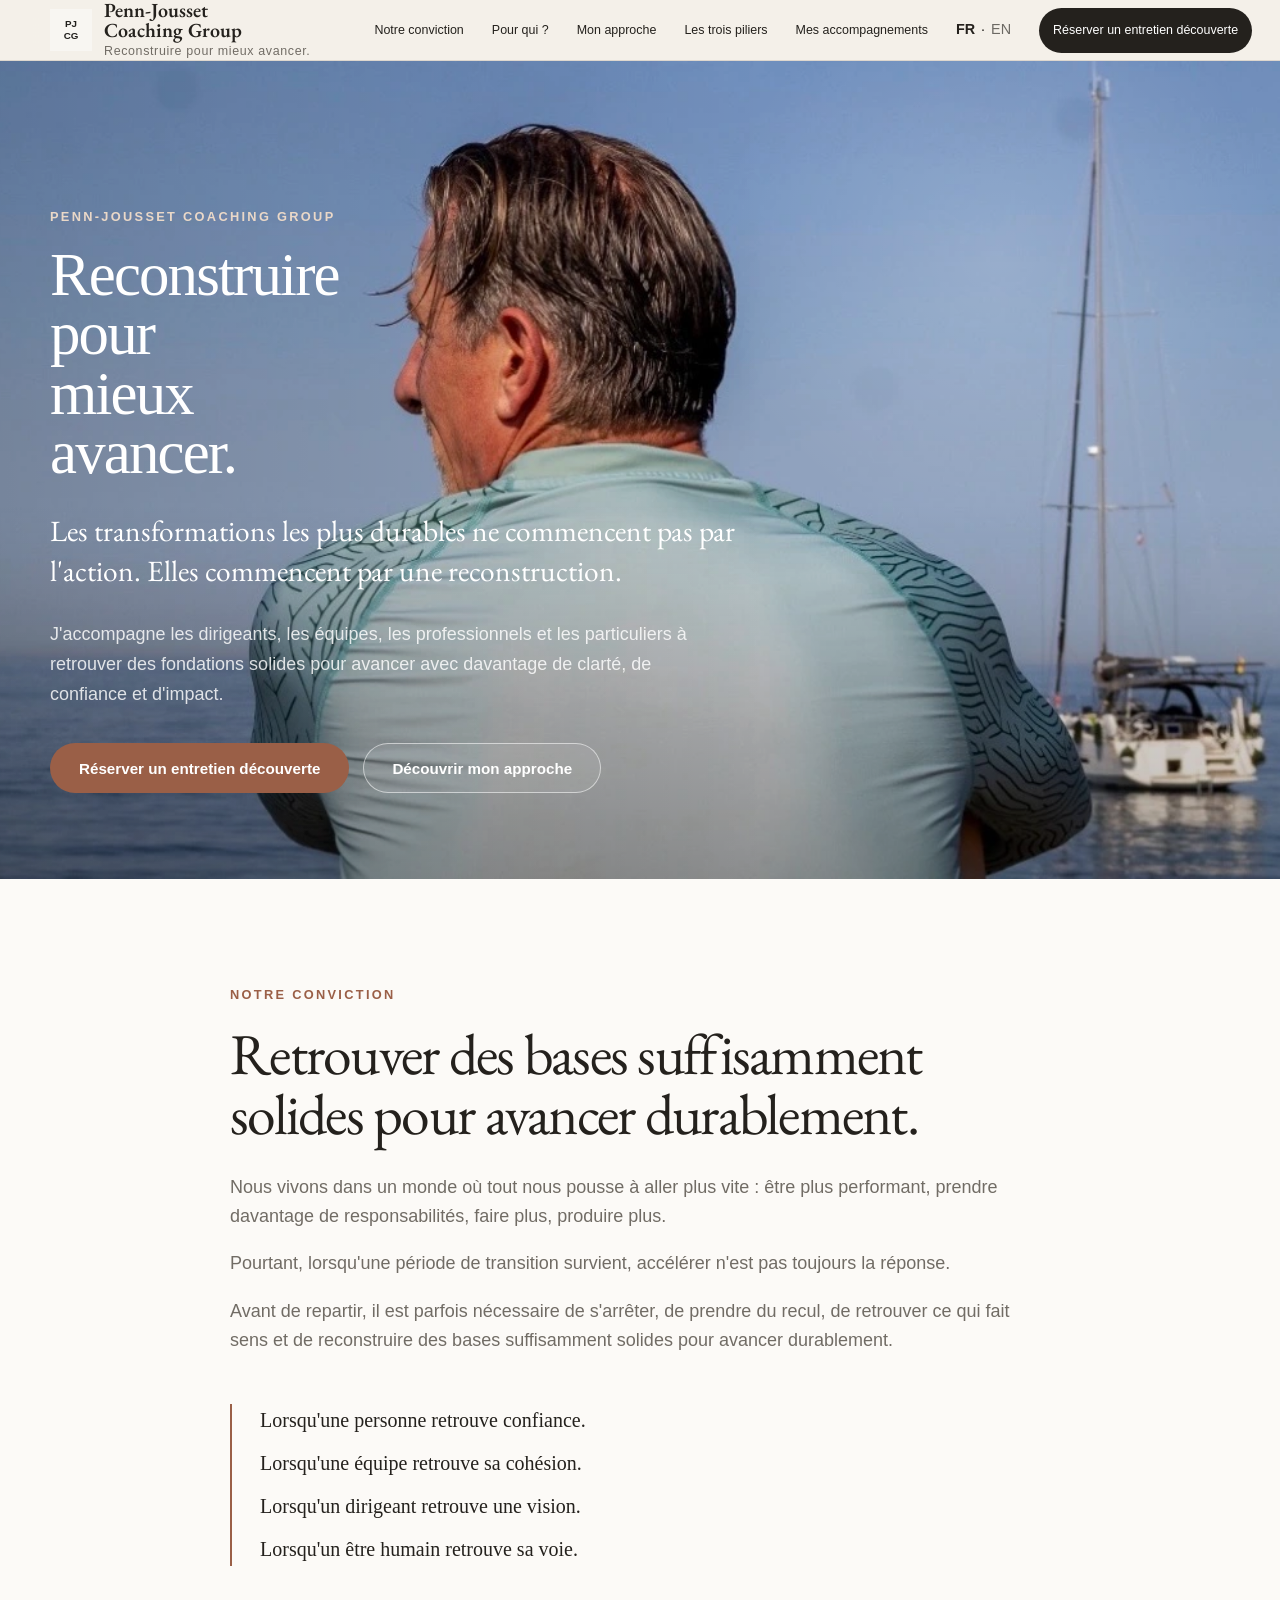
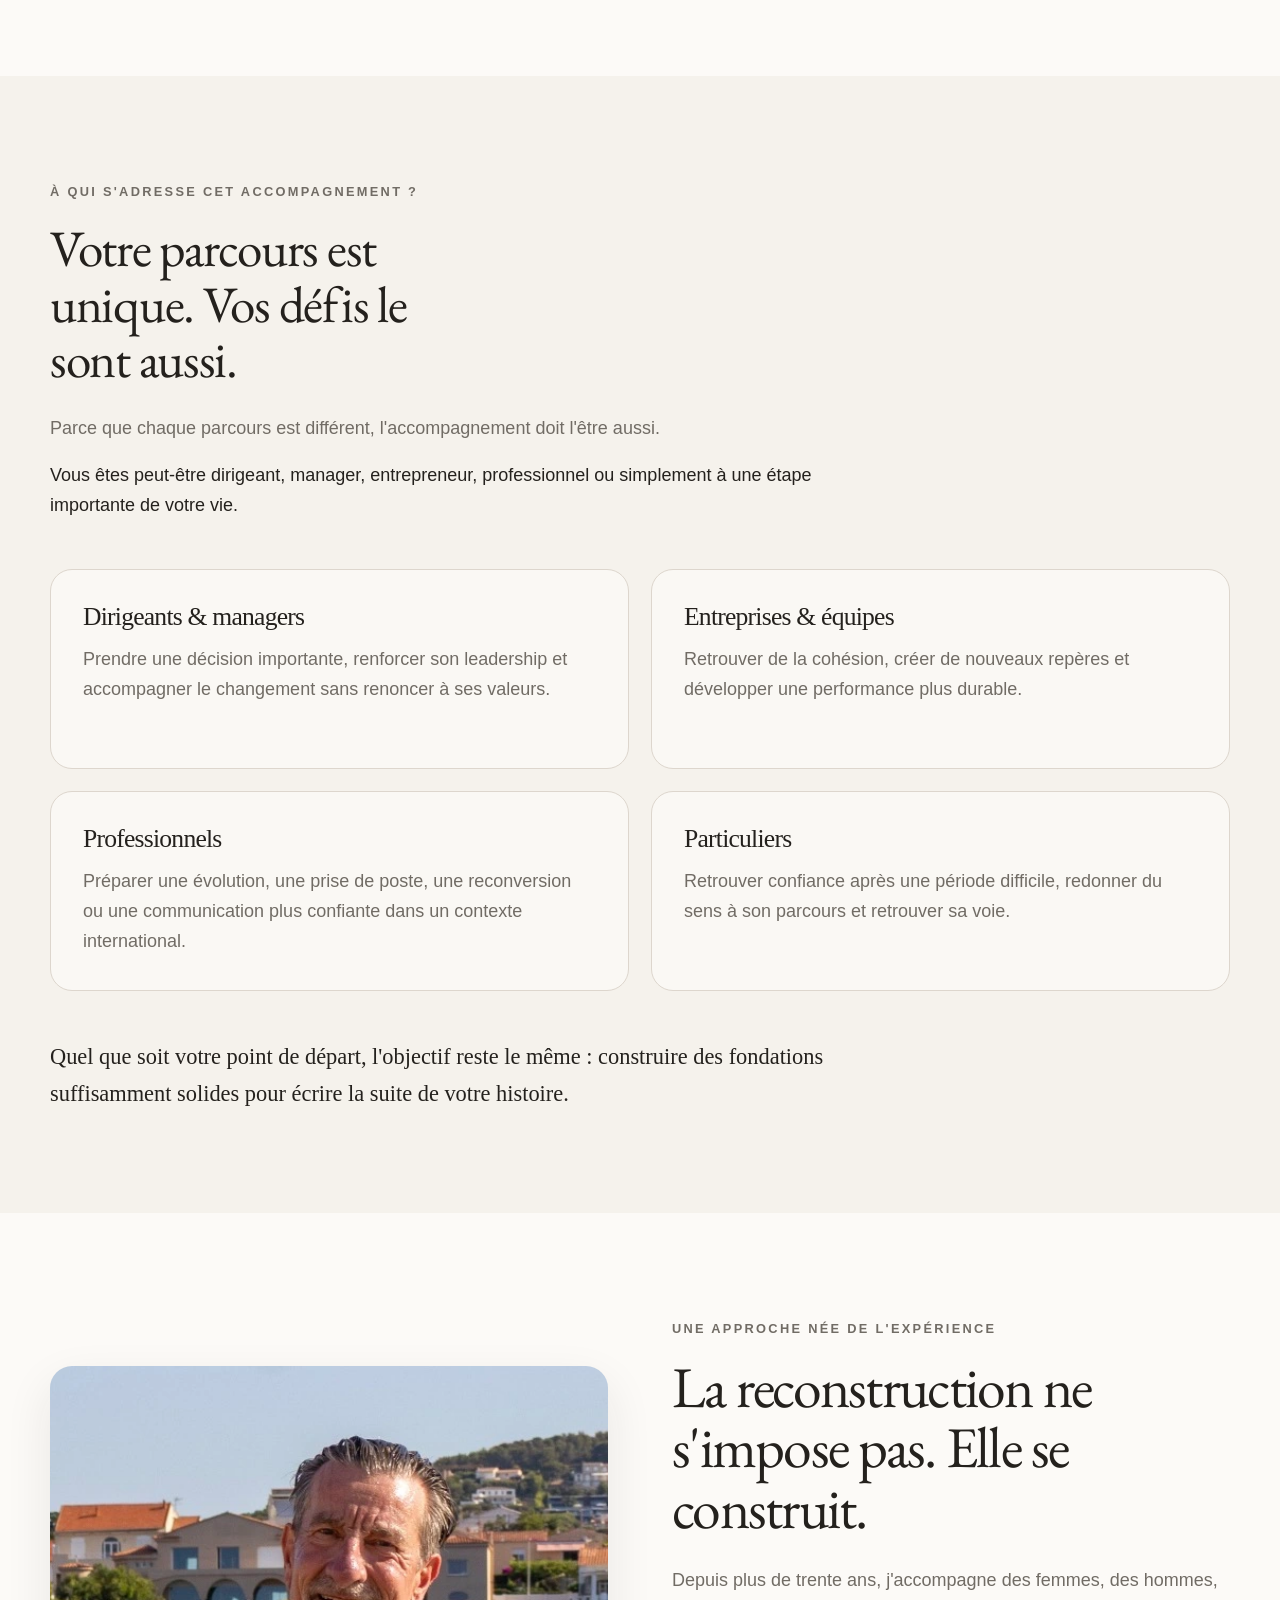
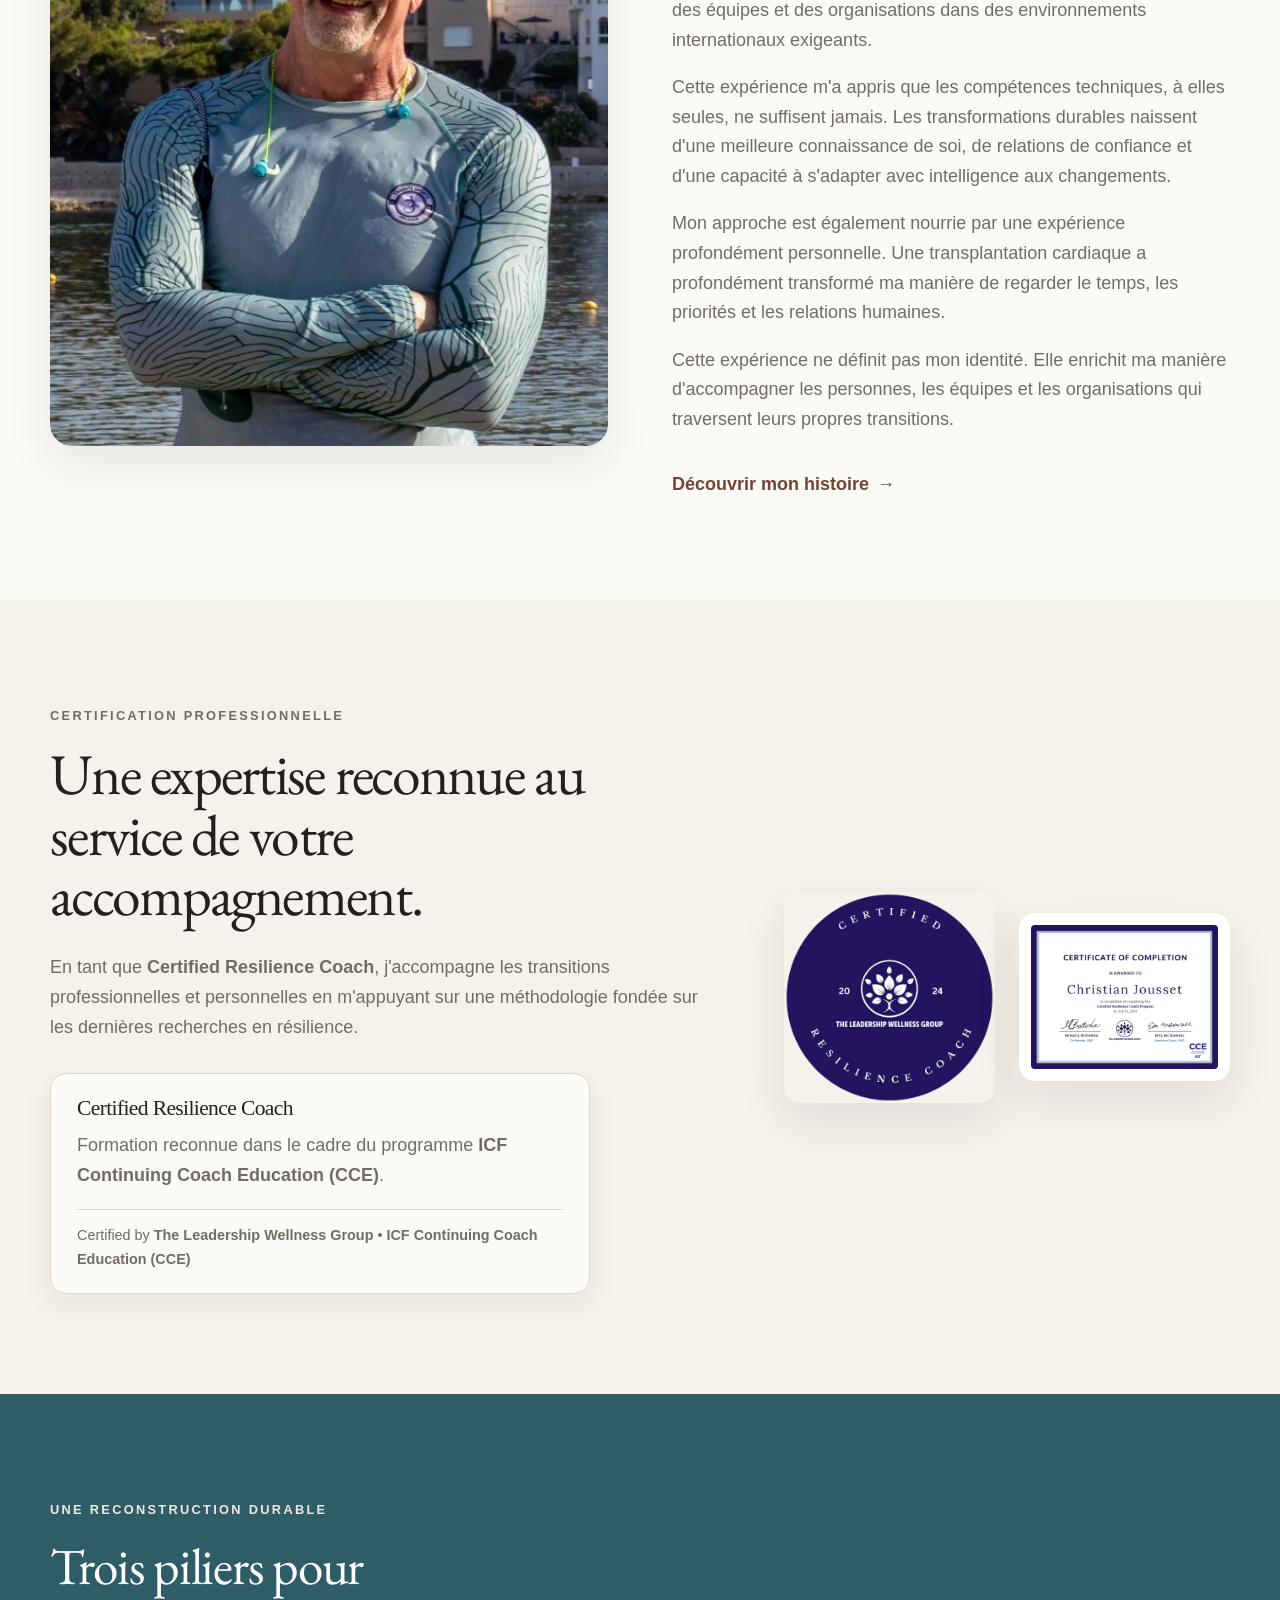
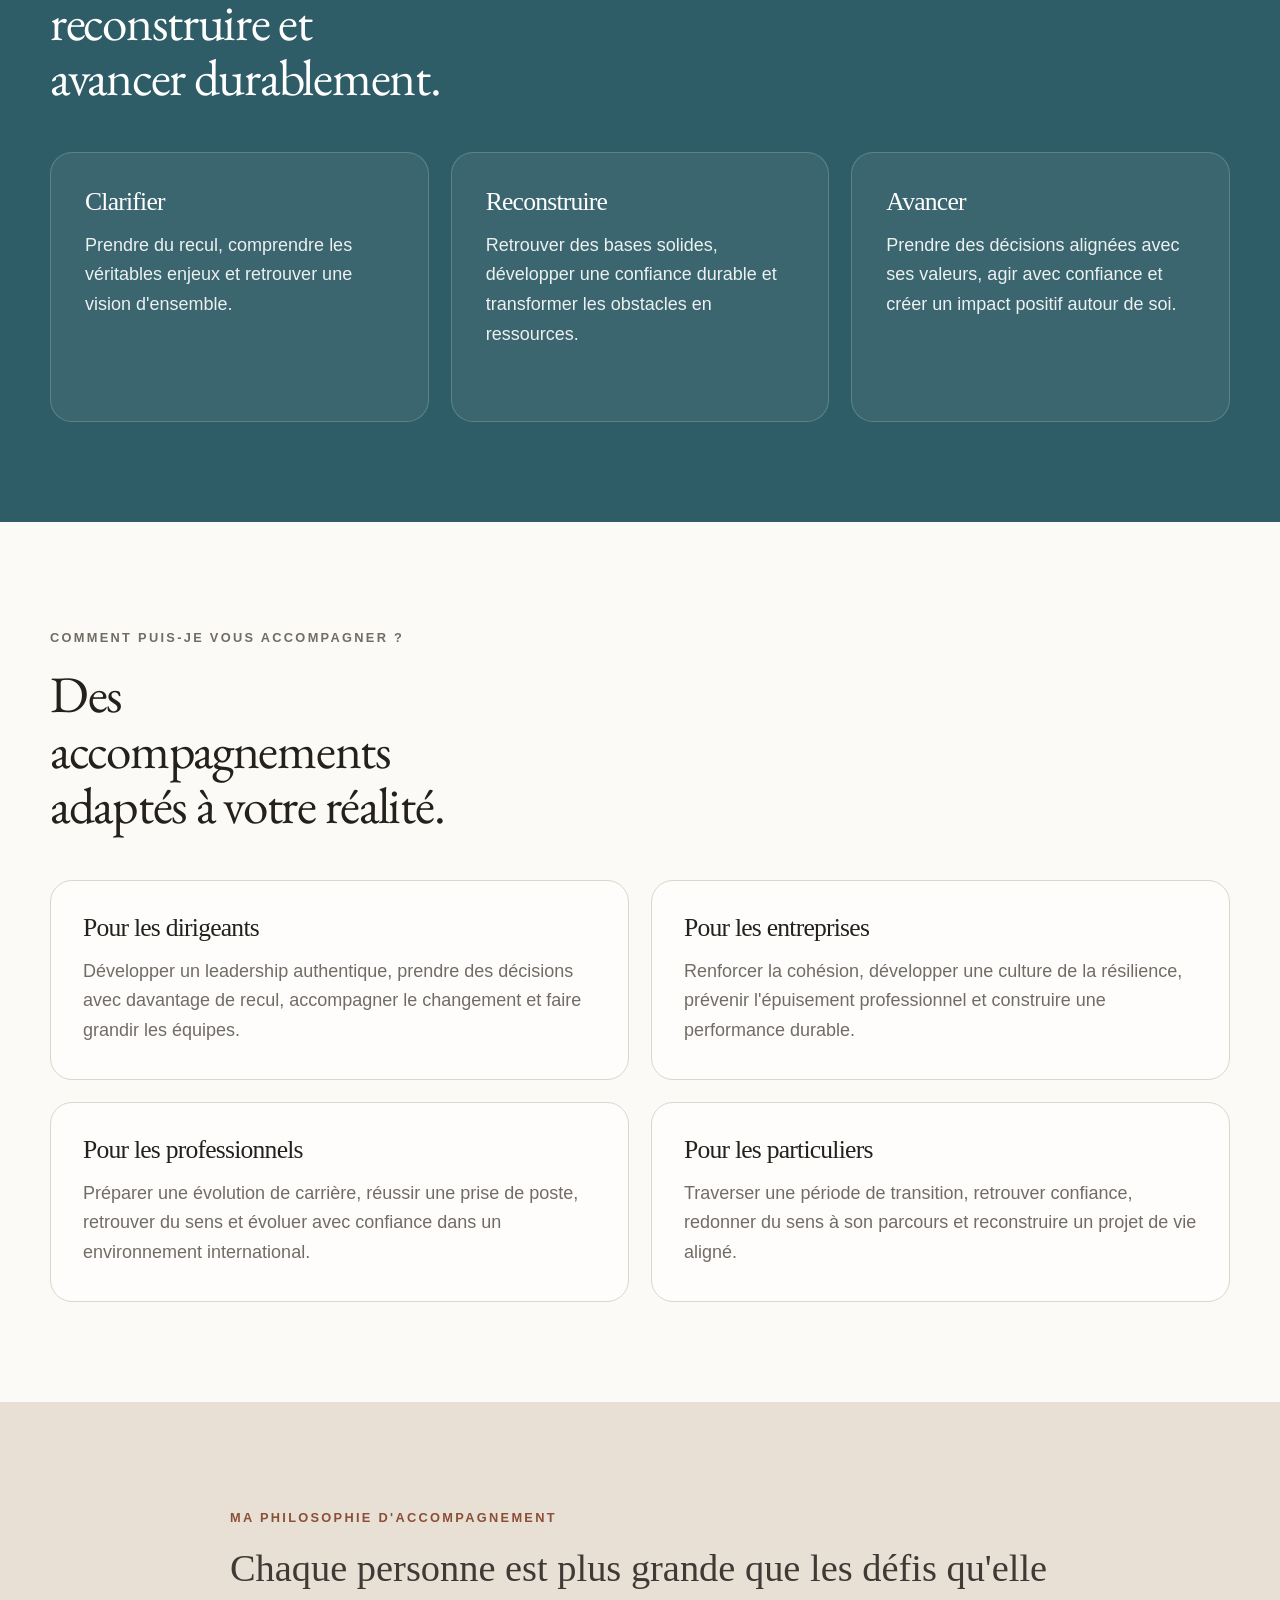
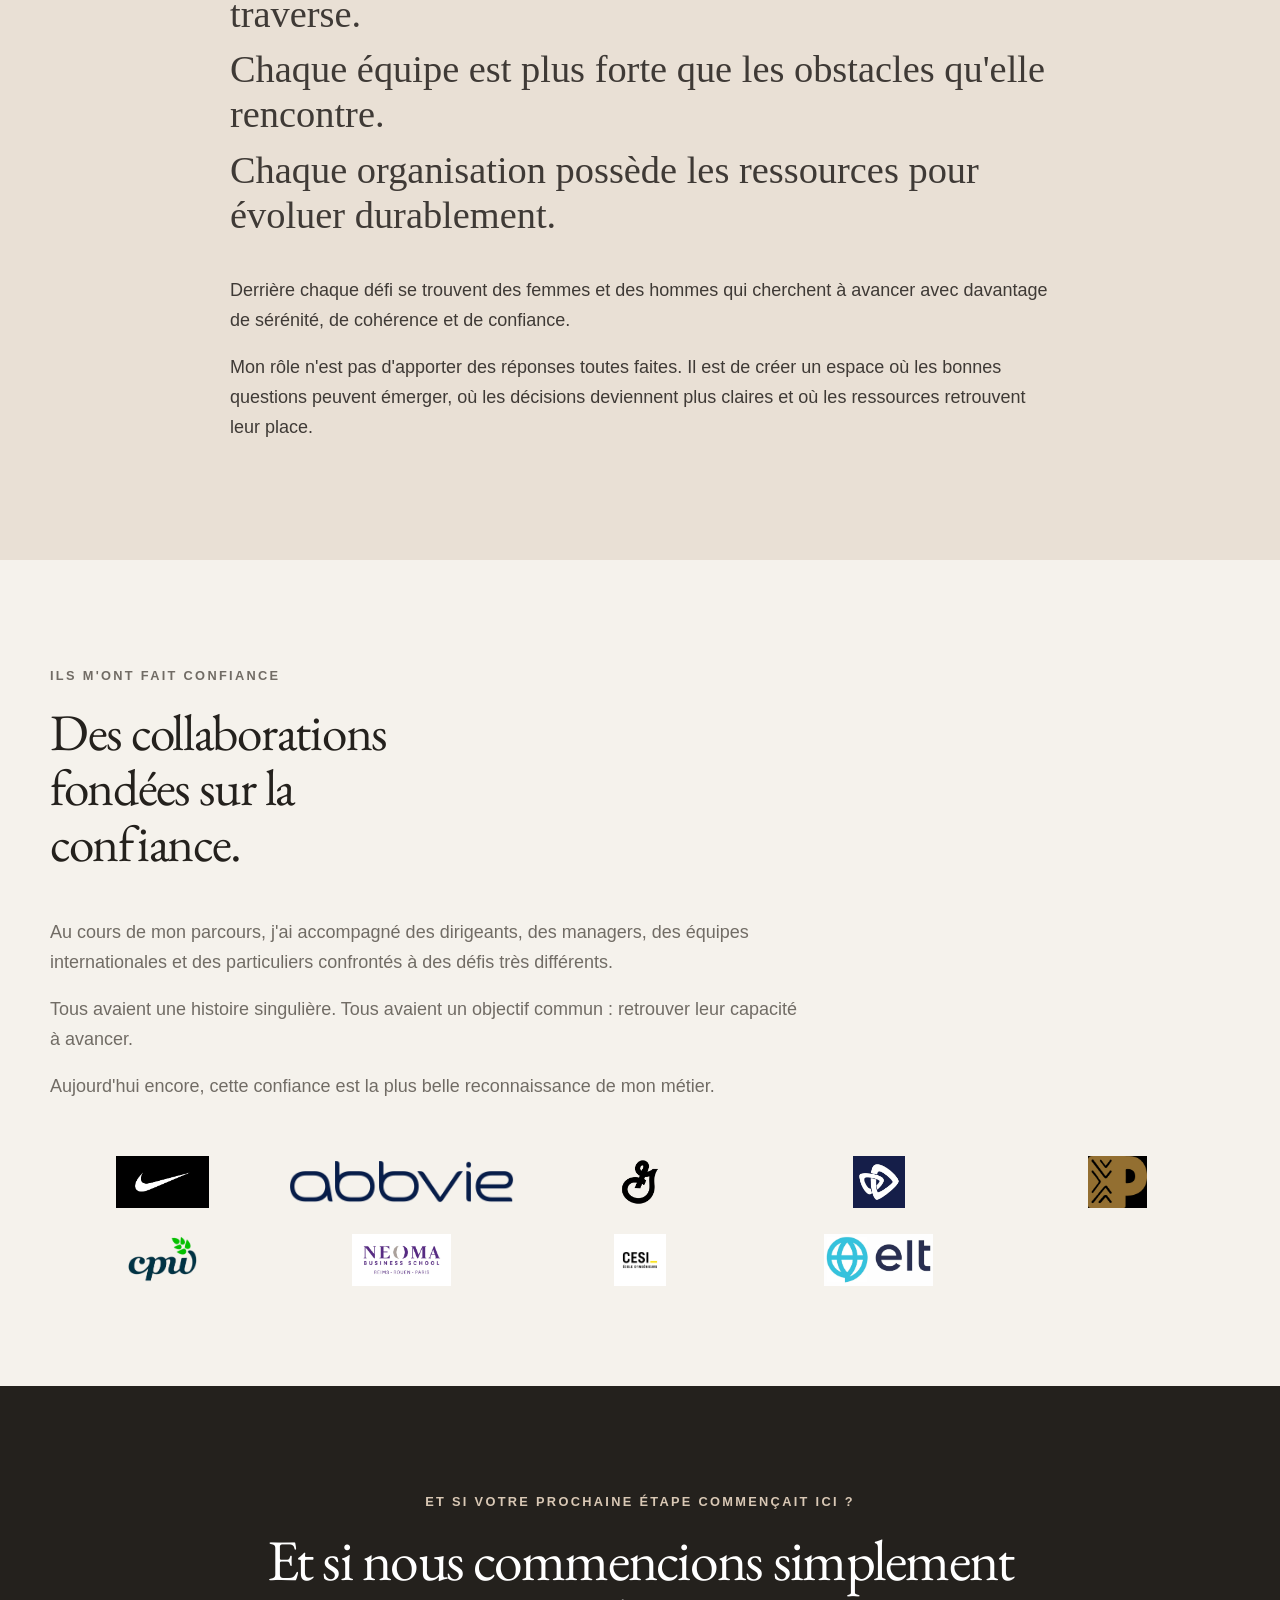
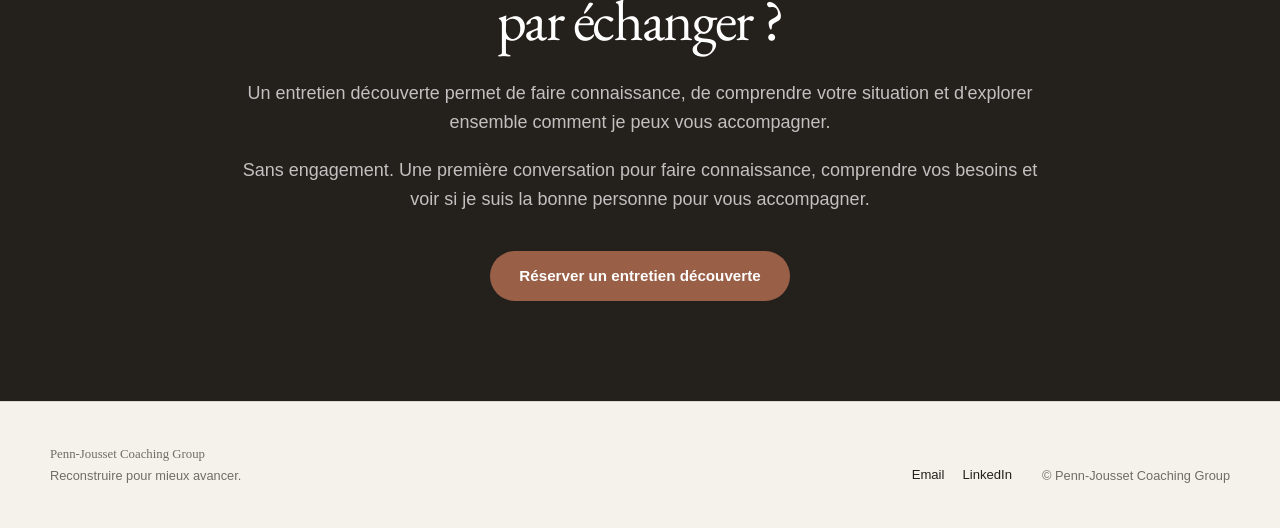
==== index.html @ 94d820fa "Fix contact email address" ====
<!DOCTYPE html>
<html lang="fr">
<head>
  <meta charset="UTF-8">
  <meta name="viewport" content="width=device-width, initial-scale=1.0">

  <title>Penn-Jousset Coaching Group | Reconstruire pour mieux avancer</title>
  <meta name="description" content="Penn-Jousset Coaching Group accompagne dirigeants, équipes, professionnels et particuliers dans leurs transitions, leur reconstruction et leur développement.">
  <meta property="og:type" content="website">
<meta property="og:locale" content="fr_FR">
<meta property="og:title" content="Penn-Jousset Coaching Group | Reconstruire pour mieux avancer">
<meta property="og:description" content="Penn-Jousset Coaching Group accompagne dirigeants, équipes, professionnels et particuliers dans leurs transitions, leur reconstruction et leur développement.">
<meta property="og:url" content="https://cjousset1966-cell.github.io/pjcg-website/">
<meta property="og:image" content="https://cjousset1966-cell.github.io/pjcg-website/images/hero.webp">
  <meta name="theme-color" content="#22201d">

<link rel="canonical" href="https://cjousset1966-cell.github.io/pjcg-website/">

  <link rel="alternate" hreflang="fr" href="https://cjousset1966-cell.github.io/pjcg-website/">
<link rel="alternate" hreflang="en" href="https://cjousset1966-cell.github.io/pjcg-website/index-en.html">
<link rel="alternate" hreflang="x-default" href="https://cjousset1966-cell.github.io/pjcg-website/">

<meta name="robots" content="index, follow">
<link rel="preconnect" href="https://fonts.googleapis.com">
<link rel="preconnect" href="https://fonts.gstatic.com" crossorigin>
<link href="https://fonts.googleapis.com/css2?family=EB+Garamond:wght@400;500;600;700&display=swap" rel="stylesheet">
  <link rel="stylesheet" href="css/style.css">
  <link rel="icon" type="image/svg+xml" href="images/pjcg-monogram-square-fixed.svg">
<link rel="apple-touch-icon" href="images/pjcg-monogram-square-fixed.svg">
</head>

<body>

  <!-- Navigation -->
  <header class="site-header">
    <div class="container header-inner">
      <a class="brand" href="#accueil" aria-label="Accueil Penn-Jousset Coaching Group">
  <img
    class="brand-monogram"
    src="images/pjcg-monogram-square-fixed.svg"
    alt=""
    aria-hidden="true"
  >

  <span class="brand-copy">
    <span class="brand-name">
  Penn-Jousset<br>
  Coaching Group
</span>
    <span class="brand-tagline">Reconstruire pour mieux avancer.</span>
  </span>
</a>

      <button class="menu-toggle" type="button" aria-label="Ouvrir le menu" aria-expanded="false">
        <span></span>
        <span></span>
        <span></span>
      </button>

   <nav class="main-nav" aria-label="Navigation principale">
  <a href="#conviction">Notre conviction</a>
  <a href="#publics">Pour qui&nbsp;?</a>
  <a href="#experience">Mon approche</a>
  <a href="#piliers">Les trois piliers</a>
  <a href="#accompagnements">Mes accompagnements</a>

  <div class="language-switcher">
  <span class="active-language" aria-current="page">FR</span>
  <span aria-hidden="true">·</span>
  <a href="index-en.html">EN</a>
</div>

  <a class="nav-cta" href="#contact">Réserver un entretien découverte</a>
</nav>

    
    </div>
  </header>

  <main>

    <!-- Hero -->
    <section class="hero" id="accueil">
      <div class="hero-media" aria-hidden="true">
        <!-- Remplacer ce bloc par une photographie personnelle :
             Méditerranée, Provence, nage ou mouvement. -->
      </div>

      <div class="container hero-content">
        <p class="eyebrow">Penn-Jousset Coaching Group</p>

        <h1>Reconstruire pour mieux avancer.</h1>

        <p class="hero-intro">
          Les transformations les plus durables ne commencent pas par l'action.
          Elles commencent par une reconstruction.
        </p>

        <p class="hero-text">
          J'accompagne les dirigeants, les équipes, les professionnels et les particuliers
          à retrouver des fondations solides pour avancer avec davantage de clarté,
          de confiance et d'impact.
        </p>

        <div class="hero-actions">
          <a class="button button-primary" href="mailto:christian@pjcoachinggroup.com?subject=Demande%20d%27entretien%20d%C3%A9couverte">Réserver un entretien découverte</a>
          <a class="button button-secondary" href="#experience">Découvrir mon approche</a>
        </div>
      </div>
    </section>

    <!-- Notre conviction -->
    <section class="section section-light" id="conviction">
      <div class="container narrow">
        <p class="section-kicker">Notre conviction</p>
        <h2>Retrouver des bases suffisamment solides pour avancer durablement.</h2>

        <div class="prose">
          <p>
            Nous vivons dans un monde où tout nous pousse à aller plus vite :
            être plus performant, prendre davantage de responsabilités, faire plus,
            produire plus.
          </p>

          <p>
            Pourtant, lorsqu'une période de transition survient, accélérer n'est pas
            toujours la réponse.
          </p>

          <p>
            Avant de repartir, il est parfois nécessaire de s'arrêter, de prendre du recul,
            de retrouver ce qui fait sens et de reconstruire des bases suffisamment solides
            pour avancer durablement.
          </p>
        </div>

        <div class="statement-list" aria-label="Nos convictions">
          <p>Lorsqu'une personne retrouve confiance.</p>
          <p>Lorsqu'une équipe retrouve sa cohésion.</p>
          <p>Lorsqu'un dirigeant retrouve une vision.</p>
          <p>Lorsqu'un être humain retrouve sa voie.</p>
        </div>
      </div>
    </section>

    <!-- Publics -->
    <section class="section" id="publics">
      <div class="container">
        <div class="section-heading">
          <p class="section-kicker">À qui s'adresse cet accompagnement ?</p>
          <h2>Votre parcours est unique. Vos défis le sont aussi.</h2>

            <p class="section-intro">
  Parce que chaque parcours est différent, l'accompagnement doit l'être aussi.
            </p>
          
          </p>
            Vous êtes peut-être dirigeant, manager, entrepreneur, professionnel
            ou simplement à une étape importante de votre vie.
          </p>
        </div>

        <div class="audience-grid">
          <article class="audience-card">
            <h3>Dirigeants & managers</h3>
            <p>
              Prendre une décision importante, renforcer son leadership
              et accompagner le changement sans renoncer à ses valeurs.
            </p>
          </article>

          <article class="audience-card">
            <h3>Entreprises & équipes</h3>
            <p>
              Retrouver de la cohésion, créer de nouveaux repères
              et développer une performance plus durable.
            </p>
          </article>

          <article class="audience-card">
            <h3>Professionnels</h3>
            <p>
              Préparer une évolution, une prise de poste, une reconversion
              ou une communication plus confiante dans un contexte international.
            </p>
          </article>

          <article class="audience-card">
            <h3>Particuliers</h3>
            <p>
              Retrouver confiance après une période difficile,
              redonner du sens à son parcours et retrouver sa voie.
            </p>
          </article>
        </div>

        <p class="section-conclusion">
          Quel que soit votre point de départ, l'objectif reste le même :
          construire des fondations suffisamment solides pour écrire la suite de votre histoire.
        </p>
      </div>
    </section>
     <!-- Approche -->
   <section class="section split-section" id="experience">
  <div class="container split-grid">

    <div class="split-media">
      
      <img
  src="images/IMG_4518.webp"
  alt="Christian Jousset au bord de la mer à Bandol"
  width="800"
  height="1000"
  decoding="async"
  fetchpriority="high"
>
    </div>

    <div class="split-content">
          <p class="section-kicker">Une approche née de l'expérience</p>
          <h2>La reconstruction ne s'impose pas. Elle se construit.</h2>

          <p>
            Depuis plus de trente ans, j'accompagne des femmes, des hommes,
            des équipes et des organisations dans des environnements internationaux exigeants.
          </p>

          <p>
            Cette expérience m'a appris que les compétences techniques, à elles seules,
            ne suffisent jamais. Les transformations durables naissent d'une meilleure
            connaissance de soi, de relations de confiance et d'une capacité à s'adapter
            avec intelligence aux changements.
          </p>

          <p>
            Mon approche est également nourrie par une expérience profondément personnelle.
            Une transplantation cardiaque a profondément transformé ma manière de regarder
            le temps, les priorités et les relations humaines.
          </p>

          <p>
            Cette expérience ne définit pas mon identité. Elle enrichit ma manière
            d'accompagner les personnes, les équipes et les organisations qui traversent
            leurs propres transitions.
          </p> 

          <a class="text-link" href="story.html">Découvrir mon histoire <span aria-hidden="true">→</span></a> 
        </div>
      </div>
    </section>
    </section>

  <!-- Certification professionnelle -->
<section class="section certification">
  <div class="container certification-grid">

    <div class="certification-text">
      <p class="section-kicker">Certification professionnelle</p>

      <h2>Une expertise reconnue au service de votre accompagnement.</h2>

      <p>
        En tant que <strong>Certified Resilience Coach</strong>, j'accompagne
        les transitions professionnelles et personnelles en m'appuyant sur une
        méthodologie fondée sur les dernières recherches en résilience.
      </p>

      <div class="credential-box">
        <h3>Certified Resilience Coach</h3>

        <p>
          Formation reconnue dans le cadre du programme
          <strong>ICF Continuing Coach Education (CCE)</strong>.
        </p>

        <p class="credential-note">
          Certified by <strong>The Leadership Wellness Group</strong> •
          <strong>ICF Continuing Coach Education (CCE)</strong>
        </p>
      </div>
    </div>

    <div class="certification-logos">

  <a
    class="certification-link"
    href="images/CRCP.webp"
    target="_blank"
    rel="noopener noreferrer"
    aria-label="Ouvrir le badge Certified Resilience Coach"
  >
    <img
      class="certification-badge"
      src="images/CRCP.webp"
      alt="Badge Certified Resilience Coach 2024 de The Leadership Wellness Group"
    >
  </a>

  <a
    class="certification-link"
    href="images/ICF.webp"
    target="_blank"
    rel="noopener noreferrer"
    aria-label="Ouvrir le certificat Certified Resilience Coach"
  >
    <img
      class="certification-certificate"
      src="images/ICF.webp"
      alt="Certificat Certified Resilience Coach Program reconnu ICF Continuing Coach Education"
    >
  </a>

</div>

  </div>
</section>

    <!-- Trois piliers -->
    <section class="section section-accent" id="piliers">
      <div class="container">
        <div class="section-heading">
          <p class="section-kicker">Une reconstruction durable</p>
          <h2>Trois piliers pour reconstruire et avancer durablement.</h2>
        </div>

        <div class="pillars-grid">
          <article class="pillar">
            <h3>Clarifier</h3>
            <p>
              Prendre du recul, comprendre les véritables enjeux
              et retrouver une vision d'ensemble.
            </p>
          </article>

          <article class="pillar">
            <h3>Reconstruire</h3>
            <p>
              Retrouver des bases solides, développer une confiance durable
              et transformer les obstacles en ressources.
            </p>
          </article>

          <article class="pillar">
            <h3>Avancer</h3>
            <p>
              Prendre des décisions alignées avec ses valeurs,
              agir avec confiance et créer un impact positif autour de soi.
            </p>
          </article>
        </div>
      </div>
    </section>

    <!-- Accompagnements -->
    <section class="section section-light" id="accompagnements">
      <div class="container">
        <div class="section-heading">
          <p class="section-kicker">Comment puis-je vous accompagner ?</p>
          <h2>Des accompagnements adaptés à votre réalité.</h2>
        </div>

        <div class="services-grid">
          <article class="service-card">
            <h3>Pour les dirigeants</h3>
            <p>
              Développer un leadership authentique, prendre des décisions avec davantage
              de recul, accompagner le changement et faire grandir les équipes.
            </p>
          </article>

          <article class="service-card">
            <h3>Pour les entreprises</h3>
            <p>
              Renforcer la cohésion, développer une culture de la résilience,
              prévenir l'épuisement professionnel et construire une performance durable.
            </p>
          </article>

          <article class="service-card">
            <h3>Pour les professionnels</h3>
            <p>
              Préparer une évolution de carrière, réussir une prise de poste,
              retrouver du sens et évoluer avec confiance dans un environnement international.
            </p>
          </article>

          <article class="service-card">
            <h3>Pour les particuliers</h3>
            <p>
              Traverser une période de transition, retrouver confiance,
              redonner du sens à son parcours et reconstruire un projet de vie aligné.
            </p>
          </article>
        </div>
      </div>
    </section>

    <!-- Pourquoi cette approche -->
    <section class="section quote-section">
      <div class="container narrow">
        <p class="section-kicker">Ma philosophie d'accompagnement</p>

        <blockquote>
           <p>Chaque personne est plus grande que les défis qu'elle traverse.</p>
           <p>Chaque équipe est plus forte que les obstacles qu'elle rencontre.</p>
           <p>Chaque organisation possède les ressources pour évoluer durablement.</p>
         </blockquote>

        <div class="prose">
          <p>
            Derrière chaque défi se trouvent des femmes et des hommes qui cherchent
            à avancer avec davantage de sérénité, de cohérence et de confiance.
          </p>

          <p>
            Mon rôle n'est pas d'apporter des réponses toutes faites.
            Il est de créer un espace où les bonnes questions peuvent émerger,
            où les décisions deviennent plus claires et où les ressources retrouvent leur place.
          </p>
        </div>
      </div>
    </section>

    <!-- Confiance -->
    <section class="section trust-section" id="temoignages">
      <div class="container">
        <div class="section-heading">
          <p class="section-kicker">Ils m'ont fait confiance</p>
          <h2>Des collaborations fondées sur la confiance.</h2>
        </div>

        <div class="trust-content">
          <p>
            Au cours de mon parcours, j'ai accompagné des dirigeants, des managers,
            des équipes internationales et des particuliers confrontés à des défis très différents.
          </p>

          <p>
            Tous avaient une histoire singulière. Tous avaient un objectif commun :
            retrouver leur capacité à avancer.
          </p>

          <p>
            Aujourd'hui encore, cette confiance est la plus belle reconnaissance de mon métier.
          </p>
        </div>

        <div class="logo-placeholder" aria-label="Organisations ayant accordé leur confiance">

  <img src="images/nike.webp" alt="Nike">

  <img src="images/abbvie.webp" alt="AbbVie">

  <img src="images/general-mills.webp" alt="General Mills">

  <img src="images/angiodynamics.webp" alt="AngioDynamics">

  <img src="images/peets.webp" alt="Peet's Coffee & Tea">

  <img src="images/cpw-new.webp" alt="Cereal Partners Worldwide">

  <img src="images/neoma.webp" alt="NEOMA Business School">

  <img src="images/cesi.webp" alt="CESI-EXIA">

  <img src="images/elt.webp" alt="Executive Language Training">

</div>
      </div>
    </section>

    <!-- Contact -->
    <section class="section contact-section" id="contact">
      <div class="container narrow contact-inner">
        <p class="section-kicker">Et si votre prochaine étape commençait ici ?</p>
        <h2>Et si nous commencions simplement par échanger&nbsp;?</h2>

        <p>
          Un entretien découverte permet de faire connaissance, de comprendre votre situation
          et d'explorer ensemble comment je peux vous accompagner.
        </p>

        <p>
          Sans engagement. Une première conversation pour faire connaissance,
          comprendre vos besoins et voir si je suis la bonne personne pour vous accompagner.
        </p>

        <a class="button button-primary" href="mailto:christian@pjcoachinggroup.com">
          Réserver un entretien découverte
        </a>
      </div>
    

  </main>

  <!-- Pied de page -->
  <footer class="site-footer">
    <div class="container footer-inner">
      <div>
        <p class="footer-brand">Penn-Jousset Coaching Group</p>
        <p>Reconstruire pour mieux avancer.</p>
      </div>

      <div class="footer-links">
        <a href="mailto:christian@pjcoachinggroup.com">Email</a>
        <a href="https://www.linkedin.com/in/cjousset/" target="_blank" rel="noopener noreferrer">LinkedIn</a>
      </div>

      <p class="copyright">
        © <span id="current-year"></span> Penn-Jousset Coaching Group
      </p>
    </div>
  </footer>

  <script src="js/script.js"></script>
</body>
</html>
---- css/style.css ----
:root {
  --page: #f5f2ec;
  --surface: #fcfaf7;
  --ink: #24211d;
  --muted: #716c65;
  --line: #ddd6cd;
  --terracotta: #9a5f47;
  --terracotta-dark: #754431;
  --sand: #d9c8b5;
  --stone: #b7aea4;
  --sea: #2f5d67;
  --max: 1180px;
  --radius: 22px;
  --shadow: 0 18px 48px rgba(36, 33, 29, 0.09);
}

* {
  box-sizing: border-box;
}

html {
  scroll-behavior: smooth;
  scroll-padding-top: 92px;
}

body {
  margin: 0;
  background: var(--page);
  color: var(--ink);
  
  font-family: Arial, Helvetica, sans-serif;
  font-size: 18px;
  line-height: 1.65;
  -webkit-font-smoothing: antialiased;
}

img {
  display: block;
  max-width: 100%;
}

a {
  color: inherit;
  text-decoration: none;
}

button,
a {
  -webkit-tap-highlight-color: transparent;
}

.container {
  width: min(calc(100% - 40px), var(--max));
  margin-inline: auto;
}

.narrow {
  width: min(calc(100% - 40px), 820px);
}

.section {
  padding: 100px 0;
}


.section-light {
  background: var(--surface);
}

.section-accent {
  background: var(--sea);
  color: #fff;
}

.section-kicker,
.eyebrow {
  display: inline-block;
  margin: 0 0 18px;
  color: var(--terracotta);
  font-size: 0.8rem;
  font-weight: 600;
  letter-spacing: 0.18em;
  text-transform: uppercase;
}

.section-accent .section-kicker {
  color: #f2e7db;
}

h1,
h2,
h3,
p {
  margin-top: 0;
}

h1,
h2,
h3 {
  font-family: Georgia, "Times New Roman", serif;
  font-weight: 400;
  letter-spacing: -0.03em;
}

h1 {
  max-width: 7.2ch;
  margin-bottom: 28px;
  font-size: clamp(2.7rem, 8vw, 3.8rem);
  line-height: 0.98;
}

h2 {
  max-width: 820px;
  margin-bottom: 28px;
  font-family: "EB Garamond", serif;
  font-size: clamp(2.4rem, 4.5vw, 4.4rem);
  line-height: 1.05;
}

h3 {
  margin-bottom: 14px;
  font-size: clamp(1.45rem, 2vw, 2rem);
  line-height: 1.15;
}

p {
  margin-bottom: 1.1rem;
}

.prose p,
.section-heading > p,
.trust-content p,
.contact-inner > p,
.split-content > p {
  color: var(--muted);
}

.section-heading {
  max-width: 820px;
  margin-bottom: 48px;
}

.section-heading h2 {
  max-width: 16ch;
  font-size: clamp(2.2rem, 4vw, 3.6rem);
  line-height: 1.08;
  letter-spacing: -0.025em;
}

#publics {
  padding-top: 100px;
}

.section-heading > p:last-child {
  margin-bottom: 0;
  font-size: 1.08rem;
}

/* Header */
.site-header {
  position: sticky;
  top: 0;
  z-index: 1000;
  border-bottom: 1px solid rgba(217, 209, 199, 0.8);
  background: rgba(244, 240, 233, 0.92);
  backdrop-filter: blur(16px);
}

.header-inner {
  display: flex;
  align-items: center;
  gap: 40px;
}

.brand {
  display: flex;
  align-items: center;
  gap: 12px;
  text-decoration: none;
  margin-left: 0;
  flex: 0 0 auto;
}

.brand-monogram {
  width: 42px;
  height: 42px;
  display: block;
  flex-shrink: 0;
}

.brand-copy {
  display: flex;
  flex-direction: column;
  gap: 3px;
}

.brand-name {
  font-family: "EB Garamond", serif;
  font-size: 1.25rem;
  font-weight: 600;
  color: var(--ink);
  line-height: 1;
}

.brand-tagline {
  color: var(--muted);
  font-size: 0.78rem;
  letter-spacing: 0.05em;
  text-transform: none;
  line-height: 1.4;
}

.main-nav {
  display: flex;
  align-items: center;
  gap: 48px;
  margin-left: 40px;
  font-size: 0.78rem;
  white-space: nowrap;
  justify-content: space-between;
  flex: 1;
}

html[lang="fr"] .main-nav {
  gap: 28px;
  margin-left: 24px;
}


.main-nav a {
  transition: color 180ms ease;
}
.language-switcher {
  display: flex;
  align-items: center;
  gap: 6px;
  white-space: nowrap;
  font-size: 0.9rem;
}

.language-switcher a,
.language-switcher span {
  padding: 0;
}

.language-switcher a {
  text-decoration: none;
  color: inherit;
  opacity: 0.65;
}

.language-switcher a:hover {
  opacity: 1;
}

.active-language {
  font-weight: 600;
}

.main-nav a:hover {
  color: var(--terracotta);
}

.nav-cta {
  padding: 12px 14px;
  border-radius: 999px;
  background: var(--ink);
  color: #fff !important;
}

.menu-toggle {
  display: none;
  width: 44px;
  height: 44px;
  padding: 0;
  border: 1px solid var(--line);
  border-radius: 50%;
  background: transparent;
}

.menu-toggle span {
  width: 18px;
  height: 1.5px;
  display: block;
  margin: 4px auto;
  background: var(--ink);
}

/* Hero */
.hero {
  position: relative;
  min-height: calc(100vh - 82px);
  display: grid;
  align-items: end;
  overflow: hidden;
  background:
    linear-gradient(90deg, rgba(23, 26, 25, 0.82) 0%, rgba(23, 26, 25, 0.54) 44%, rgba(23, 26, 25, 0.08) 100%),
    linear-gradient(135deg, #315b65 0%, #8098a0 42%, #c99d76 100%);
}

.hero::after {
  content: "";
  position: absolute;
  inset: 0;
  background:
    radial-gradient(circle at 78% 24%, rgba(255,255,255,0.18), transparent 24%),
    linear-gradient(to top, rgba(0,0,0,0.28), transparent 46%);
}

.hero-media {
  position: absolute;
  inset: 0;
  background:
    linear-gradient(90deg, rgba(0,0,0,0.18), transparent 60%),
    url("../images/hero.webp") 93% center/cover no-repeat;
  opacity: 1;
}

.hero-content {
  position: relative;
  z-index: 2;
  padding-top: 120px;
  padding-bottom: 86px;
  color: #fff;
}

.hero .eyebrow {
  color: #ead8c8;
}

.hero-intro {
  max-width: 760px;
  margin-bottom: 30px;
  font-family: "EB Garamond", serif;
  font-size: clamp(1.4rem, 2.3vw, 2rem);
  line-height: 1.35;
}

.hero-text {
  max-width: 660px;
  margin-bottom: 34px;
  color: rgba(255,255,255,0.82);

}

.hero-actions {
  display: flex;
  flex-wrap: wrap;
  gap: 14px;
}

.button {
  min-height: 50px;
  display: inline-flex;
  align-items: center;
  justify-content: center;
  padding: 0 28px;
  border: 1px solid transparent;
  border-radius: 999px;
  font-size: 0.95rem;
  font-weight: 600; 
  transition: transform 180ms ease, background 180ms ease, color 180ms ease, border-color 180ms ease, box-shadow 180ms ease;
}


.button:hover,
.button:focus-visible {
  transform: translateY(-2px);
  box-shadow: 0 10px 24px rgba(0, 0, 0, 0.12);
}

.button-primary {
  background: var(--terracotta);
  color: #fff;
}

.button-primary:hover {
  background: var(--terracotta-dark);
}

.button-secondary {
  border-color: rgba(255,255,255,0.54);
  background: rgba(255,255,255,0.08);
  color: #fff;
}

.button-secondary:hover {
  background: rgba(255,255,255,0.16);
}

/* Conviction */
.statement-list {
  margin-top: 48px;
  padding-left: 28px;
  border-left: 2px solid var(--terracotta);
}

.statement-list p {
  margin-bottom: 10px;
  font-family: Georgia, "Times New Roman", serif;
  font-size: 1.25rem;
}

/* Audience */
.audience-grid,
.services-grid {
  display: grid;
  grid-template-columns: repeat(2, minmax(0, 1fr));
  gap: 22px;
}

.audience-card,
.service-card {
  min-height: 200px;
  padding: 32px;
  border: 1px solid var(--line);
  border-radius: var(--radius);
  background: rgba(255,255,255,0.42);
  transition: transform 180ms ease, box-shadow 180ms ease, background 180ms ease;
}

.audience-card:hover,
.service-card:hover {
  transform: translateY(-2px);
  background: var(--surface);
  box-shadow: var(--shadow);
}

.audience-card p,
.service-card p {
  margin-bottom: 0;
  color: var(--muted);
}

.section-conclusion {
  max-width: 820px;
  margin: 48px 0 0;
  font-family: Georgia, "Times New Roman", serif;
  font-size: 1.4rem;
}
/* Certification */
.certification {
  background: var(--page);
}

.certification-grid {
  display: grid;
  grid-template-columns: minmax(0, 1.2fr) minmax(320px, 0.8fr);
  gap: 64px;
  align-items: center;
}

.certification-text {
  max-width: 680px;
}

.certification-text p {
  color: var(--muted);
}

.certification-logos {
  display: grid;
  grid-template-columns: 1fr 1fr;
  gap: 24px;
  align-items: center;
}

.certification-logos img {
  width: 100%;
  max-height: 220px;
  object-fit: contain;
  border-radius: 16px;
  box-shadow: var(--shadow);
}
.certification-badge {
  max-height: 275px;
}
.certification-certificate {
  background: #fff;
  padding: 12px;
  border-radius: 18px;
  box-shadow: 0 10px 24px rgba(0,0,0,.08);
}
.certification-link {
  display: block;
  transition: transform .25s ease, filter .25s ease;
}

.certification-link:hover {
  transform: translateY(-6px) scale(1.03);
  filter: brightness(1.03);
}

.certification-link:focus-visible {
  outline: 3px solid var(--terracotta);
  outline-offset: 6px;
}
.credential-box {
  max-width: 540px;
  margin-top: 30px;
  padding: 22px 26px;
  border: 1px solid var(--line);
  border-radius: 16px;
  background: var(--surface);
  box-shadow: 0 12px 32px rgba(34, 32, 29, 0.06);
}

.credential-box h3 {
  margin-bottom: 10px;
  font-size: 1.35rem;
  line-height: 1.2;
}

.credential-box p {
  margin-bottom: 0;
  color: var(--muted);
}
.credential-note {
  margin-top: 18px !important;
  padding-top: 14px;

  border-top: 1px solid var(--line);

  font-size: 0.9rem;
  color: var(--stone);
}
/* Pillars */
.pillars-grid {
  display: grid;
  grid-template-columns: repeat(3, minmax(0, 1fr));
  gap: 22px;
}

.pillar {
  min-height: 270px;
  padding: 34px;
  border: 1px solid rgba(255,255,255,0.18);
  border-radius: var(--radius);
  background: rgba(255,255,255,0.06);
}

.pillar-number {
  display: block;
  margin-bottom: 74px;
  color: #d9c8b5;
  font-size: 0.76rem;
  letter-spacing: 0.16em;
}


.pillar p {
  color: rgba(255,255,255,0.9);
}

/* Split story */
.split-grid {
  display: grid;
  grid-template-columns: minmax(0, 1fr) minmax(0, 1fr);
  gap: 64px;
  align-items: center;
}
.split-section {
  background: var(--surface);
  padding: 100px 0;
}
.split-media {
  height: 680px;
  border-radius: var(--radius);
  overflow: hidden;
  box-shadow: var(--shadow);
}

.split-media img {
  width: 100%;
  height: 100%;
  display: block;
  object-fit: cover;
  object-position: 47% 35%;
}

.split-content {
  max-width: 620px;
}

.text-link {
  display: inline-flex;
  align-items: center;
  gap: 8px;
  margin-top: 18px;
  color: var(--terracotta-dark);
  font-weight: 700;
}

/* Quote */
.quote-section {
  background: #e9e0d5;
}

.quote-section .section-kicker {
  color: #8a4f36;
}

.quote-section p {
  color: #3f3a36;
}
blockquote {
  margin: 0 0 38px;
}

blockquote p {
  margin-bottom: 10px;
  font-family: Georgia, "Times New Roman", serif;
  font-size: clamp(1.8rem, 3vw, 3rem);
  line-height: 1.18;
}

/* Trust */
.trust-content {
  max-width: 760px;
}

.logo-placeholder {
  display: grid;
  grid-template-columns: repeat(10, 1fr);
  gap: 26px 14px;
  margin-top: 54px;
  align-items: center;
}

.logo-placeholder img {
  grid-column: span 2;
}

.logo-placeholder img {
  width: 100%;
  max-height: 52px;
  object-fit: contain;
  object-position: center;
  display: block;
  margin: 0 auto;
}

/* Animation discrète des logos */
.logo-placeholder img{
    transition:
        transform .25s ease,
        opacity .25s ease;
}

.logo-placeholder img:hover{
    transform: translateY(-4px) scale(1.05);
}

/* Contact */
.contact-section {
  background: var(--ink);
  color: #fff;
}

.contact-inner {
  text-align: center;
}

.contact-inner .section-kicker {
  color: #d9c8b5;
}

.contact-inner h2 {
  margin-inline: auto;
}

.contact-inner > p {
  color: rgba(255,255,255,0.72);
}

.contact-inner .button {
  margin-top: 18px;
}

/* Footer */
.site-footer {
  padding: 42px 0;
  border-top: 1px solid var(--line);
  background: var(--page);
}

.footer-inner {
  display: grid;
  grid-template-columns: 1fr auto auto;
  gap: 30px;
  align-items: end;
}

.footer-brand {
  margin-bottom: 4px;
  font-family: Georgia, "Times New Roman", serif;
  font-size: 1.1rem;
}

.footer-inner p {
  margin-bottom: 0;
  color: var(--muted);
  font-size: 0.8rem;
}

.footer-links {
  display: flex;
  gap: 18px;
  font-size: 0.82rem;
}

.copyright {
  white-space: nowrap;
}

/* Responsive */
@media (max-width: 980px) {
  .menu-toggle {
    display: block;
  }

  .certification-grid {
    grid-template-columns: 1fr;
  }

  .certification-logos {
    max-width: 680px;
    display: flex;
    align-items: center;
    justify-content: center;
    gap: 18px;
  }

  .main-nav {
    position: absolute;
    top: 88px;
    left: 20px;
    right: 20px;
    display: none;
    flex-direction: column;
    justify-content: flex-start;
    align-items: stretch;
    gap: 0;
    padding: 14px 18px;
    border: 1px solid var(--line);
    border-radius: 18px;
    background: var(--surface);
    box-shadow: var(--shadow);
  }
  
  html[lang="fr"] .main-nav {
    gap: 0;
    margin-left: 0;
}
  .main-nav a {
    padding: 13px 10px;
  }

  .main-nav.is-open {
    display: flex;
  }
  
.language-switcher {
  display: flex;
  align-items: center;
  justify-content: center;
  gap: 8px;
  padding: 13px 10px;
}

  .nav-cta {
    margin-top: 4px;
    text-align: center;
    width: 100%;
  }

  .pillars-grid {
    grid-template-columns: 1fr;
  }

  .pillar-number {
    margin-bottom: 34px;
  }

  .split-grid {
    grid-template-columns: 1fr;
  }

  .split-media {
    min-height: 480px;
  }

 .logo-placeholder {
  grid-template-columns: repeat(3, minmax(0, 1fr));
  gap: 28px 18px;
}

.logo-placeholder img {
  grid-column: auto;
  max-height: 48px;
}

  .footer-inner {
    grid-template-columns: 1fr;
    align-items: start;
  }
}

@media (max-width: 680px) {
  body {
    font-size: 16px;
  }

  .container,
  .narrow {
    width: min(calc(100% - 28px), var(--max));
  }

  .section {
    padding: 78px 0;
  }

  .section-chapter {
    padding:52px 0;
  }

  .quote-section {
    padding-top: 48px;
  }

  #etats-unis {
    padding-top: 28px;
  }
  
  .section-kicker,
.eyebrow {
  font-size: 0.7rem;
  letter-spacing: 0.14em;
}

  .header-inner {
    min-height: 72px;
  }

  .main-nav {
    top: 72px;
    left: 14px;
    right: 14px;
  }

  .brand-tagline {
    display: none;
  }
  
  .brand-name {
    font-size: 1.05rem;
    line-height: 1.05;
}

  .hero {
    min-height: calc(100svh - 72px);
  }

  .hero-content {
    padding-top: 64px;
    padding-bottom: 56px;
  }

h1 {
  max-width: 7.2ch;
  font-size: clamp(3rem, 5.5vw, 4.15rem);
  line-height: 0.98;
}

  h2 {
  font-size: clamp(2rem, 8.5vw, 2.8rem);
  margin-bottom: 24px;
}

  .hero-actions {
    flex-direction: column;
  }

  .button {
    width: 100%;
  }
  
  .certification-logos {
  flex-direction: column;
}

  .audience-grid,
  .services-grid {
    grid-template-columns: 1fr;
  }
  .logo-placeholder img {
  grid-column: auto;
}

  .audience-card,
  .service-card,
  .pillar {
    min-height: 0;
    padding: 26px;
  }

  .split-media {
    min-height: 390px;
  }

}

#story h2 {
  color: var(--ink);
}
/* Story page hero */

.story-hero {
  padding: 100px 0;
  max-width: 1280px;
  margin: 0 auto;
}

.story-hero-content {
  width: min(1180px, calc(100% - 48px));
  margin: 0 auto;
}

.story-hero-grid {
  display: grid;
  grid-template-columns: minmax(0, 1fr) minmax(420px, 1fr);
  gap: 64px;
  align-items: start;
}

.story-hero-text {
  min-width: 0;
}

.story-eyebrow {
  margin: 0 0 22px;
  font-size: 0.95rem;
  font-weight: 600;
  letter-spacing: 0.08em;
  text-transform: uppercase;
}

.story-hero h1 {
  max-width: 820px;
  margin: 0;
  font-size: clamp(2.5rem, 4.6vw, 4.35rem);
  line-height: 1.05;
  letter-spacing: -0.04em;
}

.story-hero-intro {
  max-width: 520px;
  margin: 48px 0 0;
  font-size: 1.08rem;
  line-height: 1.85;
  color: #3f3a35;
}

.story-hero-intro p {
  margin: 0 0 2rem;
}

.story-hero-intro p:last-child {
  margin-bottom: 0;
}

.story-hero-photo {
  width: 100%;
  height: 440px;
  margin-top: o;
  border-radius: var(--radius);
  overflow: hidden;
  box-shadow: var(--shadow);
}

.story-hero-photo img {
  width: 100%;
  height: 100%;
  display: block;
  object-fit: cover;
  object-position: 50% 0%;
}

@media (max-width: 700px) {
  .story-hero {
    padding: 72px 0 60px;
  }

  .story-hero-content {
    width: min(100% - 32px, 900px);
  }

  .story-hero-grid {
    grid-template-columns: 1fr;
    gap: 40px;
  }

    .story-hero h1 {
  font-size: clamp(2.4rem, 10vw, 3.2rem);
}
  

  .story-hero-intro {
    margin-top: 28px;
    font-size: 1.05rem;
    line-height: 1.9;
  }

  .story-hero-photo {
    height: 520px;
    margin-top: 0;
  }
}
/* ===== Story layout ===== */

.story-split {
  display: grid;
  grid-template-columns: minmax(320px, 44%) minmax(0, 56%);
  gap: 4rem;
  align-items: center;
}

.story-image img {
  width: 100%;
  display: block;
  margin: 0 auto;
  border-radius: 6px;
}

.balcony-photo img {
  width: 82%;
}

.story-text {
  max-width: 680px;
  width: 100%;
  align-self: center;
}

.story-text .prose {
  max-width: 42rem;
}

.story-text h2 {
  font-size: clamp(2.8rem, 4vw, 4.2rem);
  line-height: 1.05;
  margin: 0 0 1.5rem;
}

@media (max-width: 900px) {
  .story-split {
    grid-template-columns: 1fr;
    gap: 2rem;
  }

  .story-image {
    max-width: 500px;
    margin: 0 auto;
  }
}
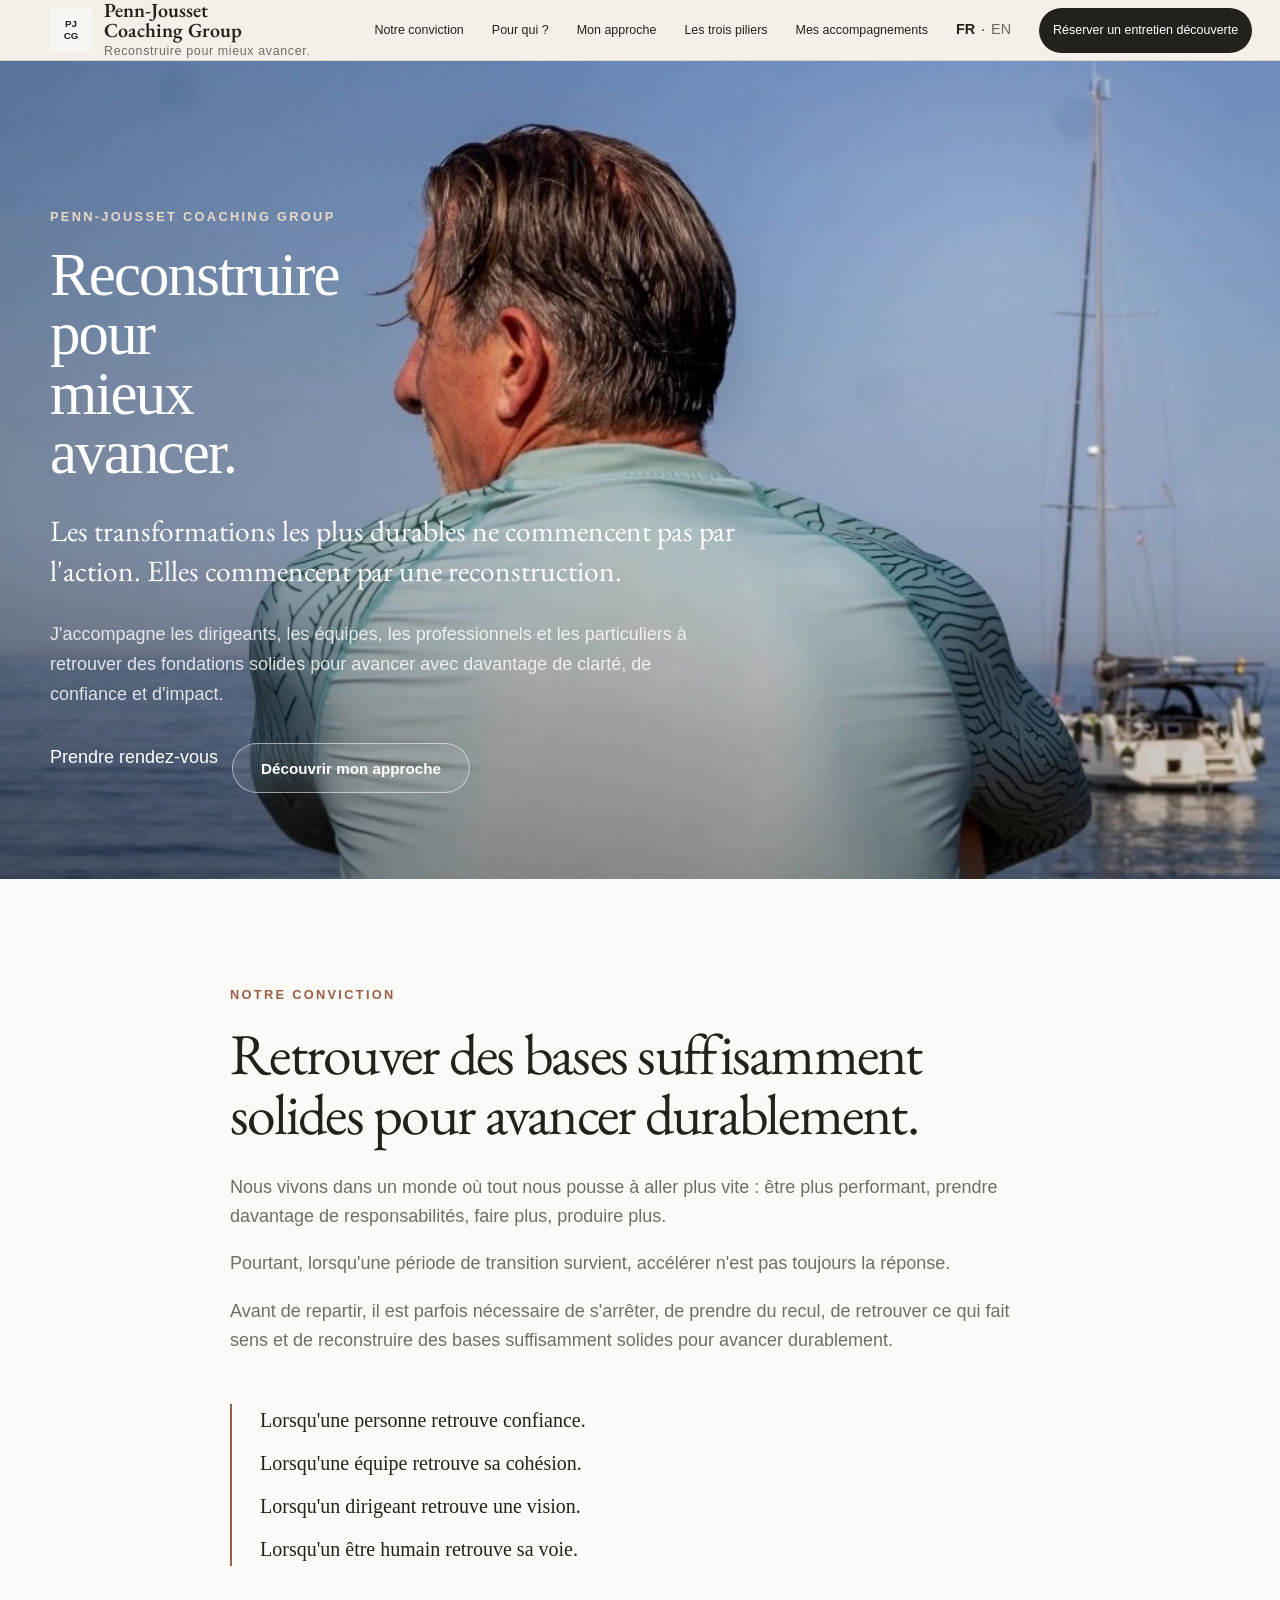
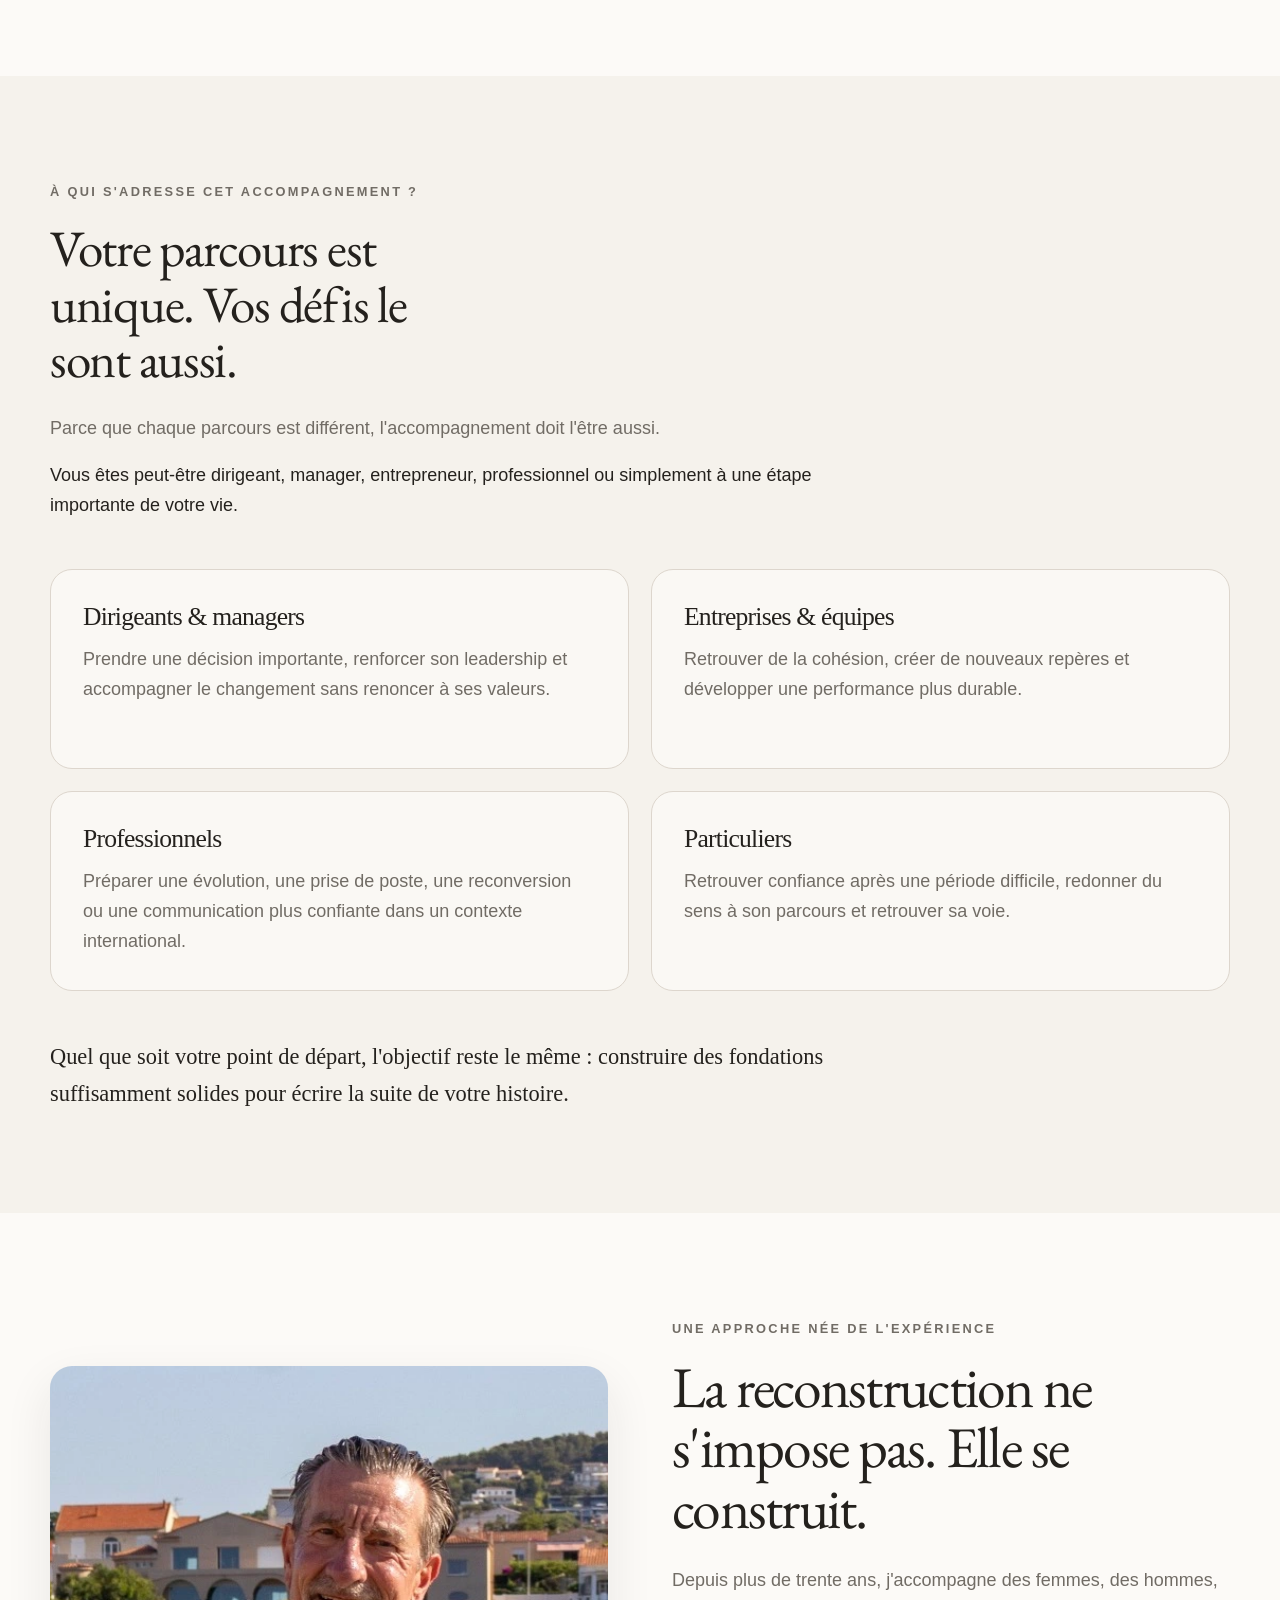
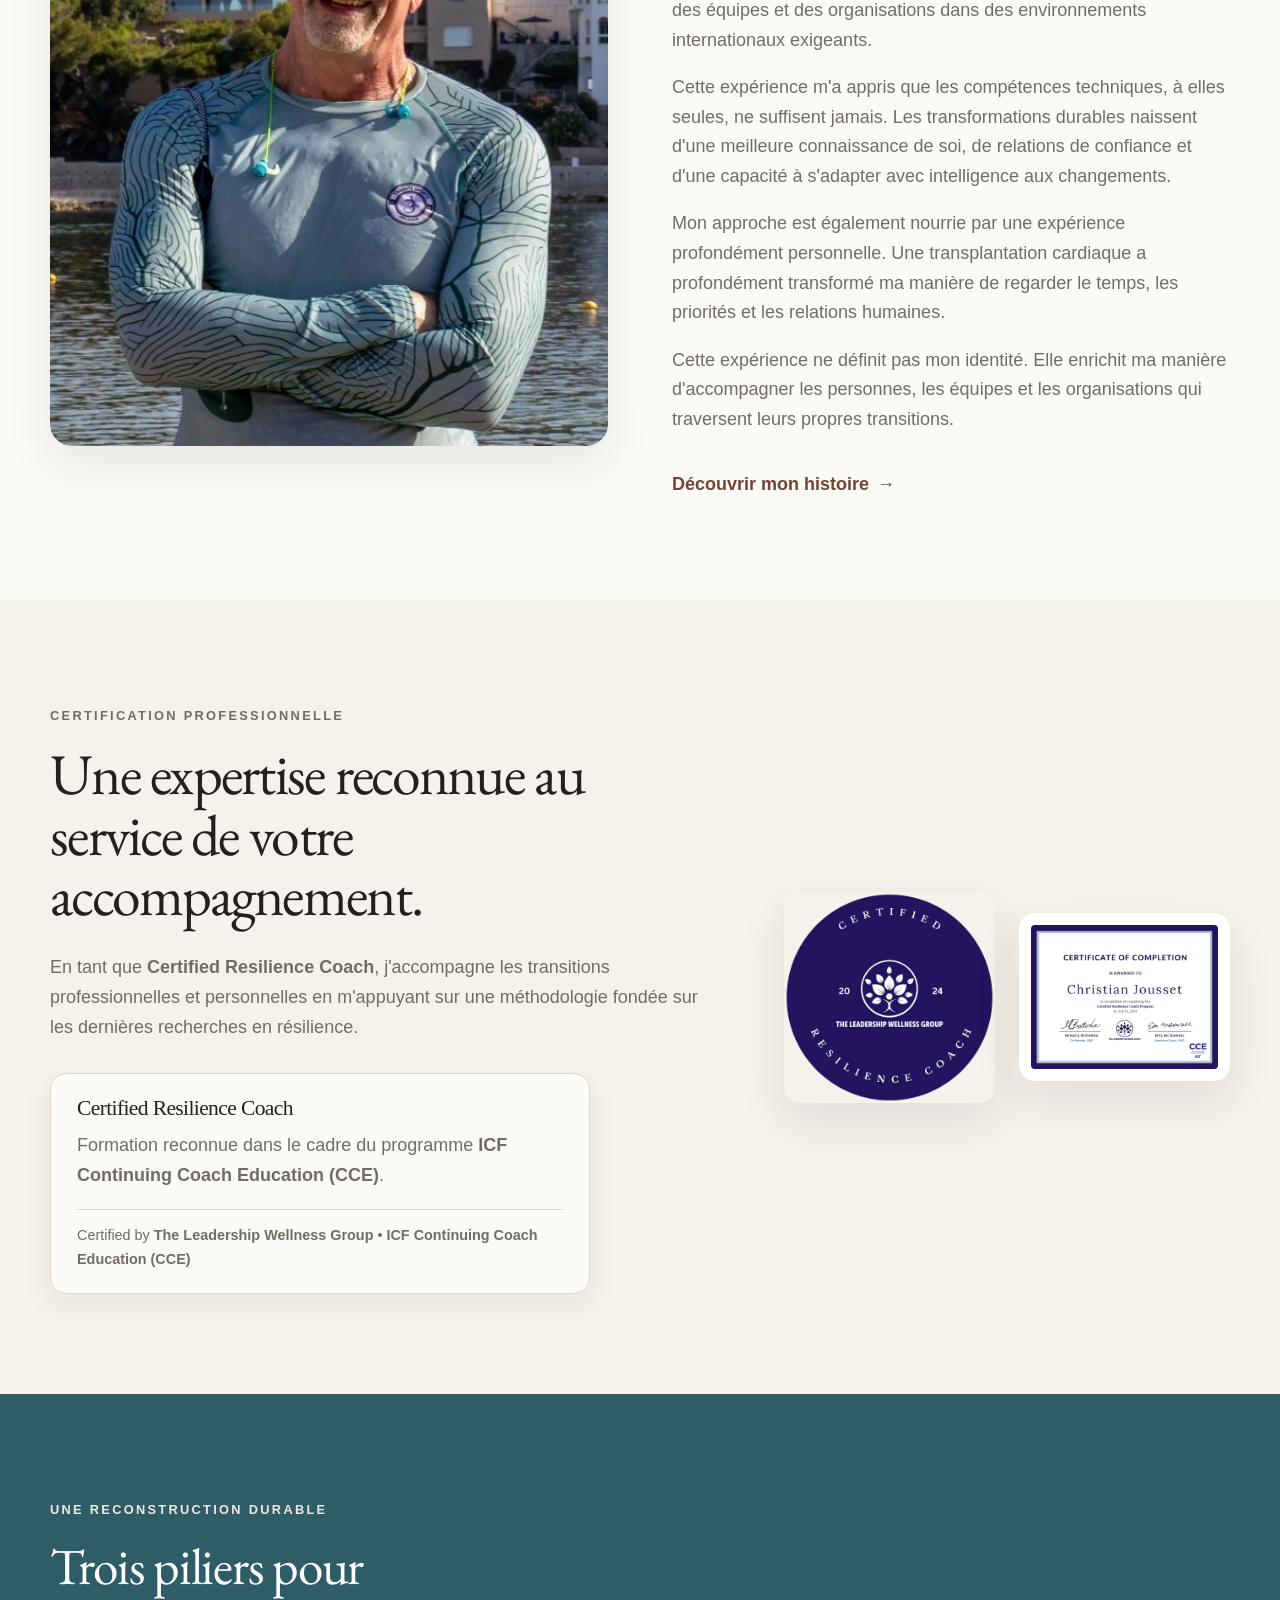
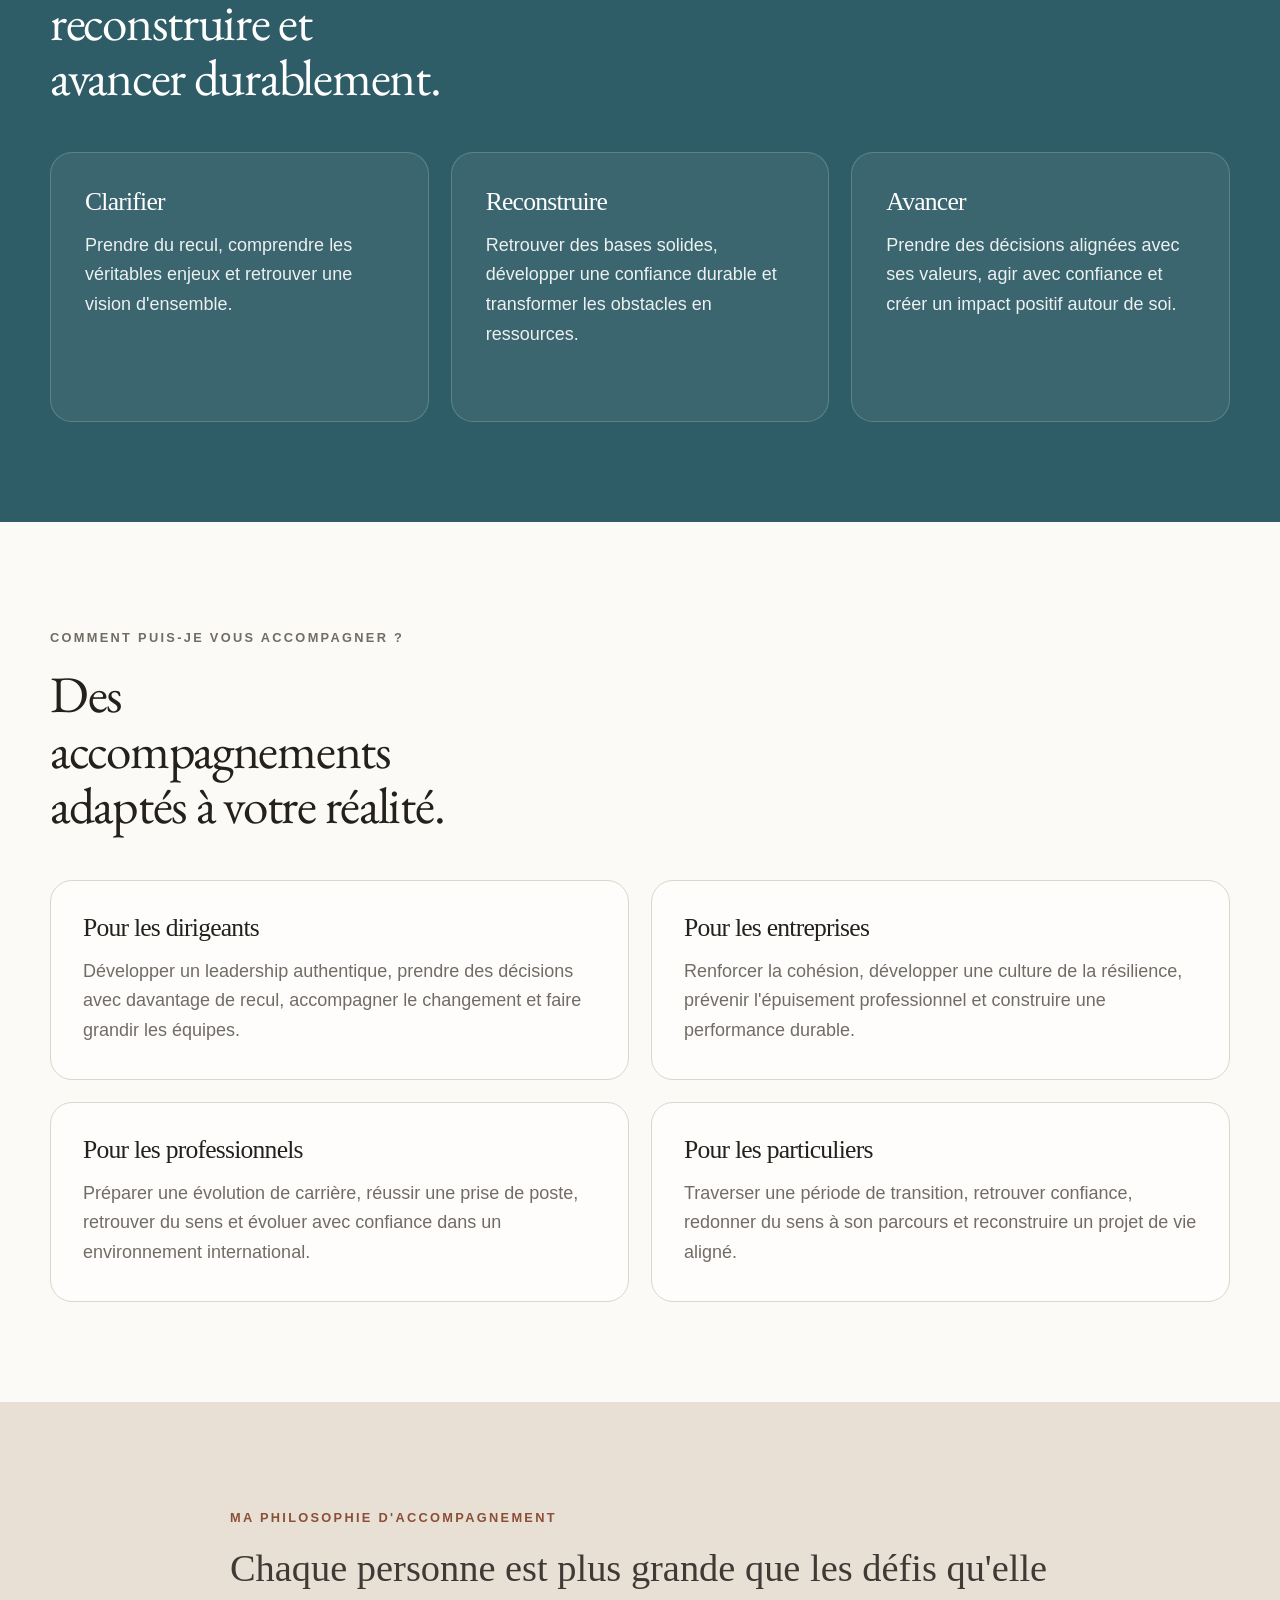
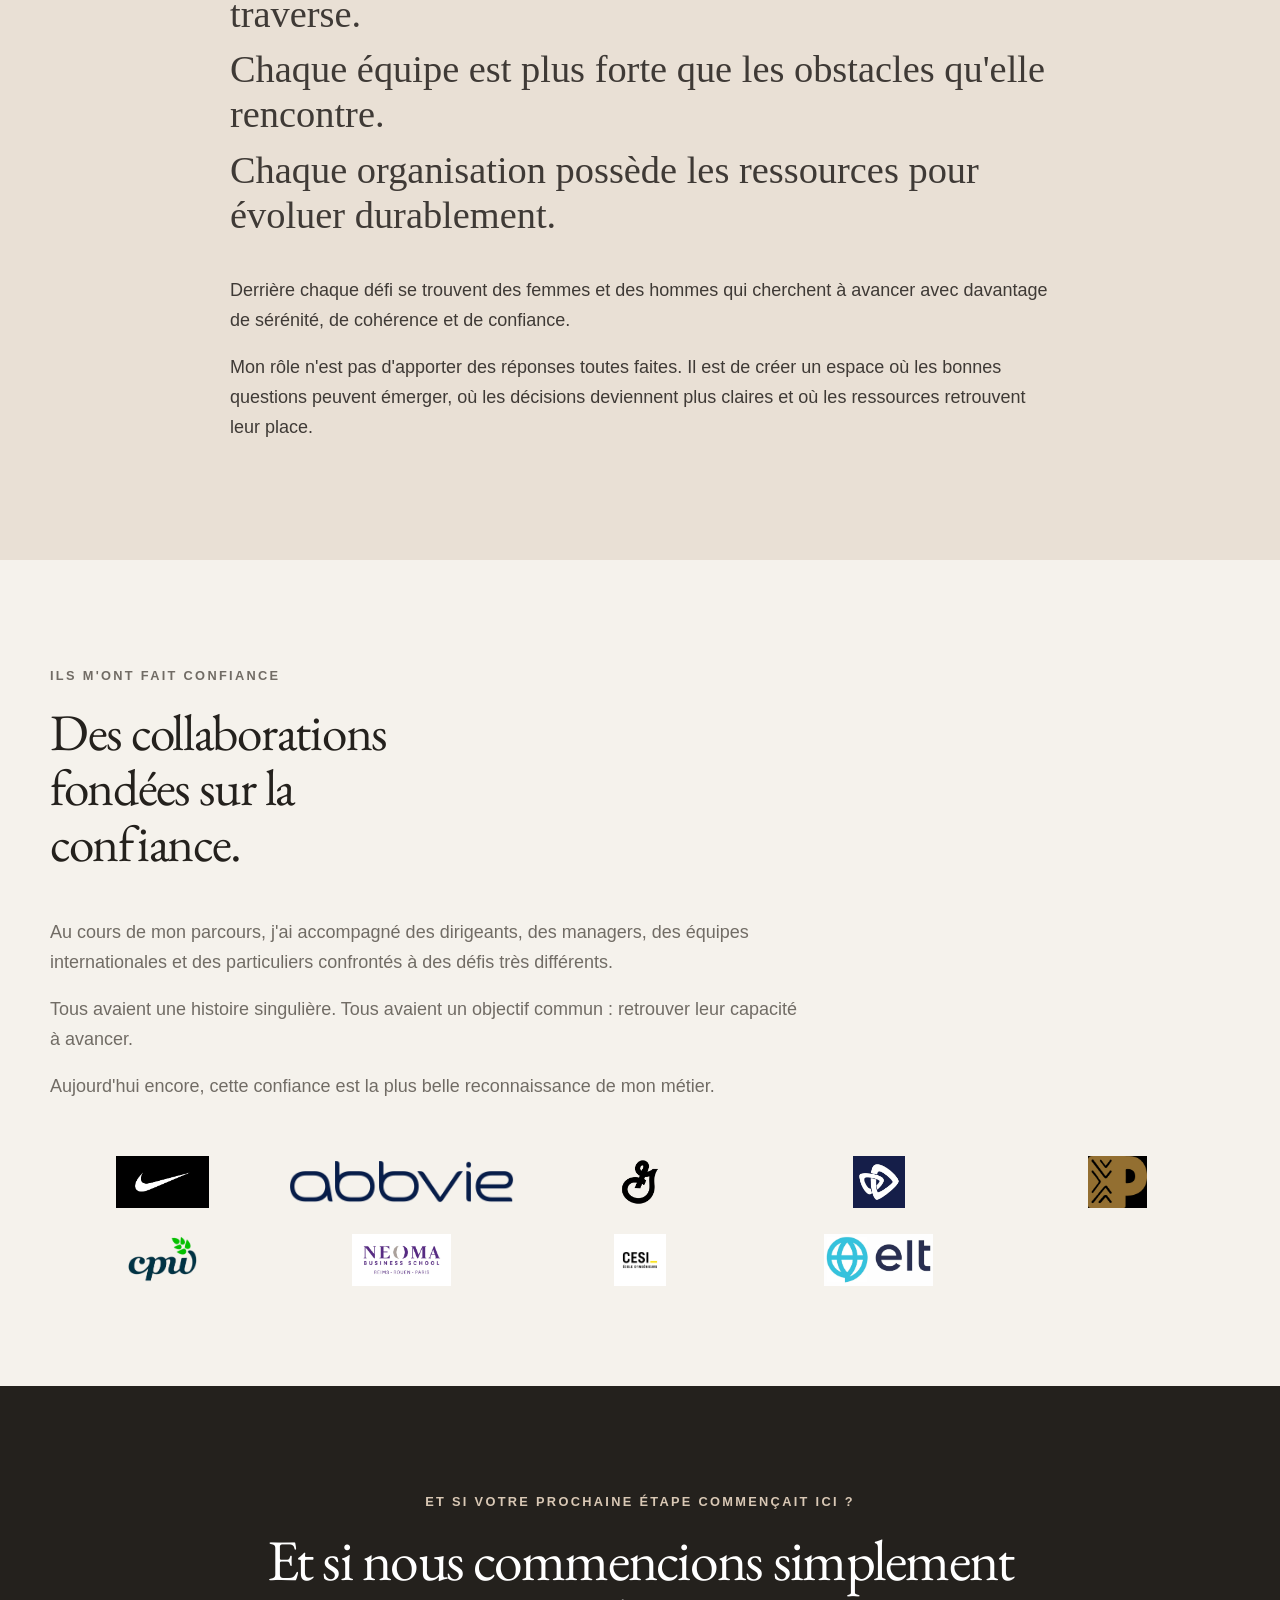
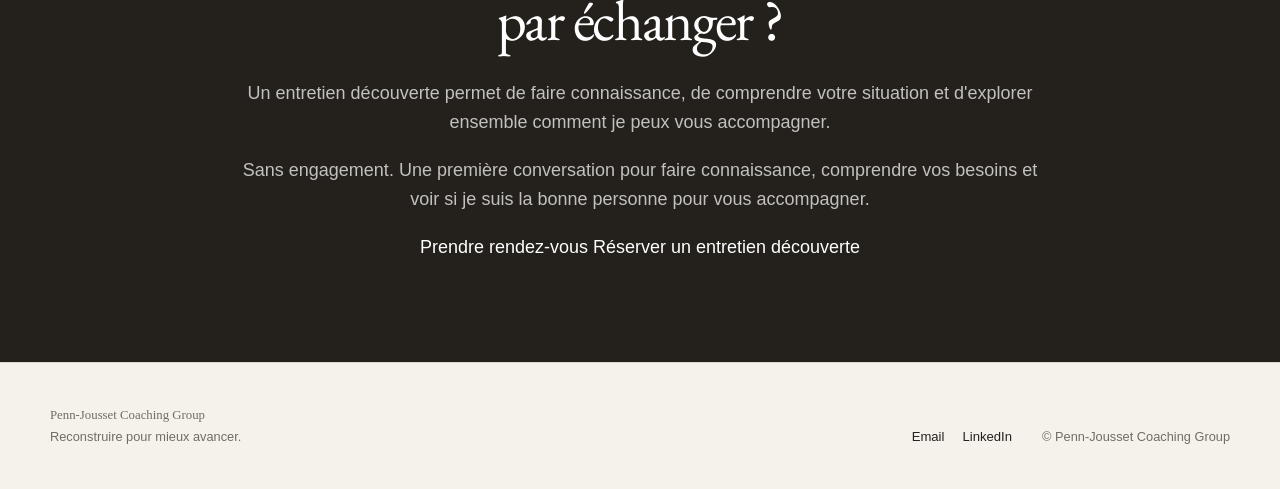
==== commit 74c2f4cd: "Connect French booking CTAs to Googlr Calendar" ====
--- a/index.html
+++ b/index.html
@@ -70,7 +70,7 @@
   <a href="index-en.html">EN</a>
 </div>
 
-  <a class="nav-cta" href="#contact">Réserver un entretien découverte</a>
+  <a class="nav-cta" href="https://calendar.app.google/vSTuHDUPXp6bGmy27" target="_blank" rel="noopener noreferrer">Réserver un entretien découverte</a>
 </nav>
 
     
@@ -103,7 +103,7 @@
         </p>
 
         <div class="hero-actions">
-          <a class="button button-primary" href="mailto:christian@pjcoachinggroup.com?subject=Demande%20d%27entretien%20d%C3%A9couverte">Réserver un entretien découverte</a>
+          <a class="btn btn-dark" href="https://calendar.app.google/vSTuHDUPXp6bGmy27" target="_blank" rel="noopener noreferrer">Prendre rendez-vous</a>
           <a class="button button-secondary" href="#experience">Découvrir mon approche</a>
         </div>
       </div>
@@ -485,7 +485,7 @@
           comprendre vos besoins et voir si je suis la bonne personne pour vous accompagner.
         </p>
 
-        <a class="button button-primary" href="mailto:christian@pjcoachinggroup.com">
+        <a class="btn btn-dark" href="https://calendar.app.google/vSTuHDUPXp6bGmy27" target="_blank" rel="noopener noreferrer">Prendre rendez-vous</a>
           Réserver un entretien découverte
         </a>
       </div>
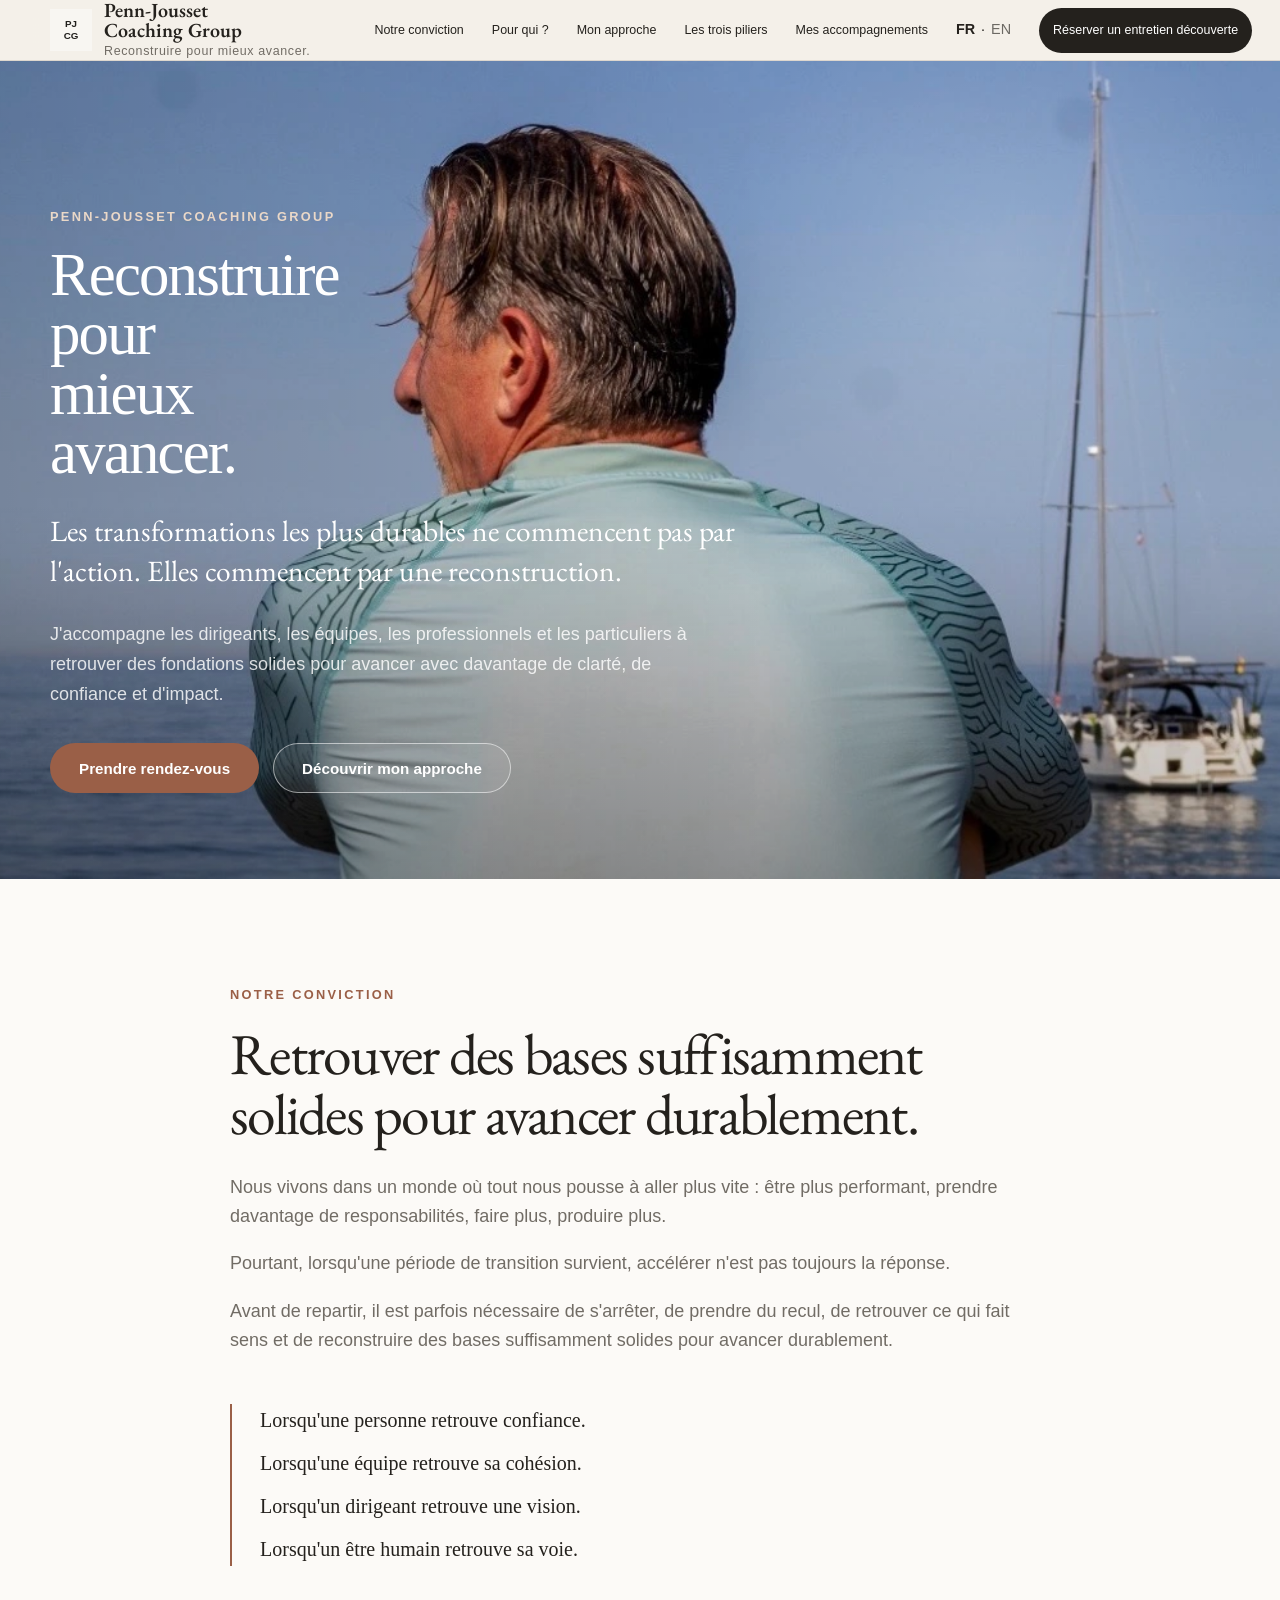
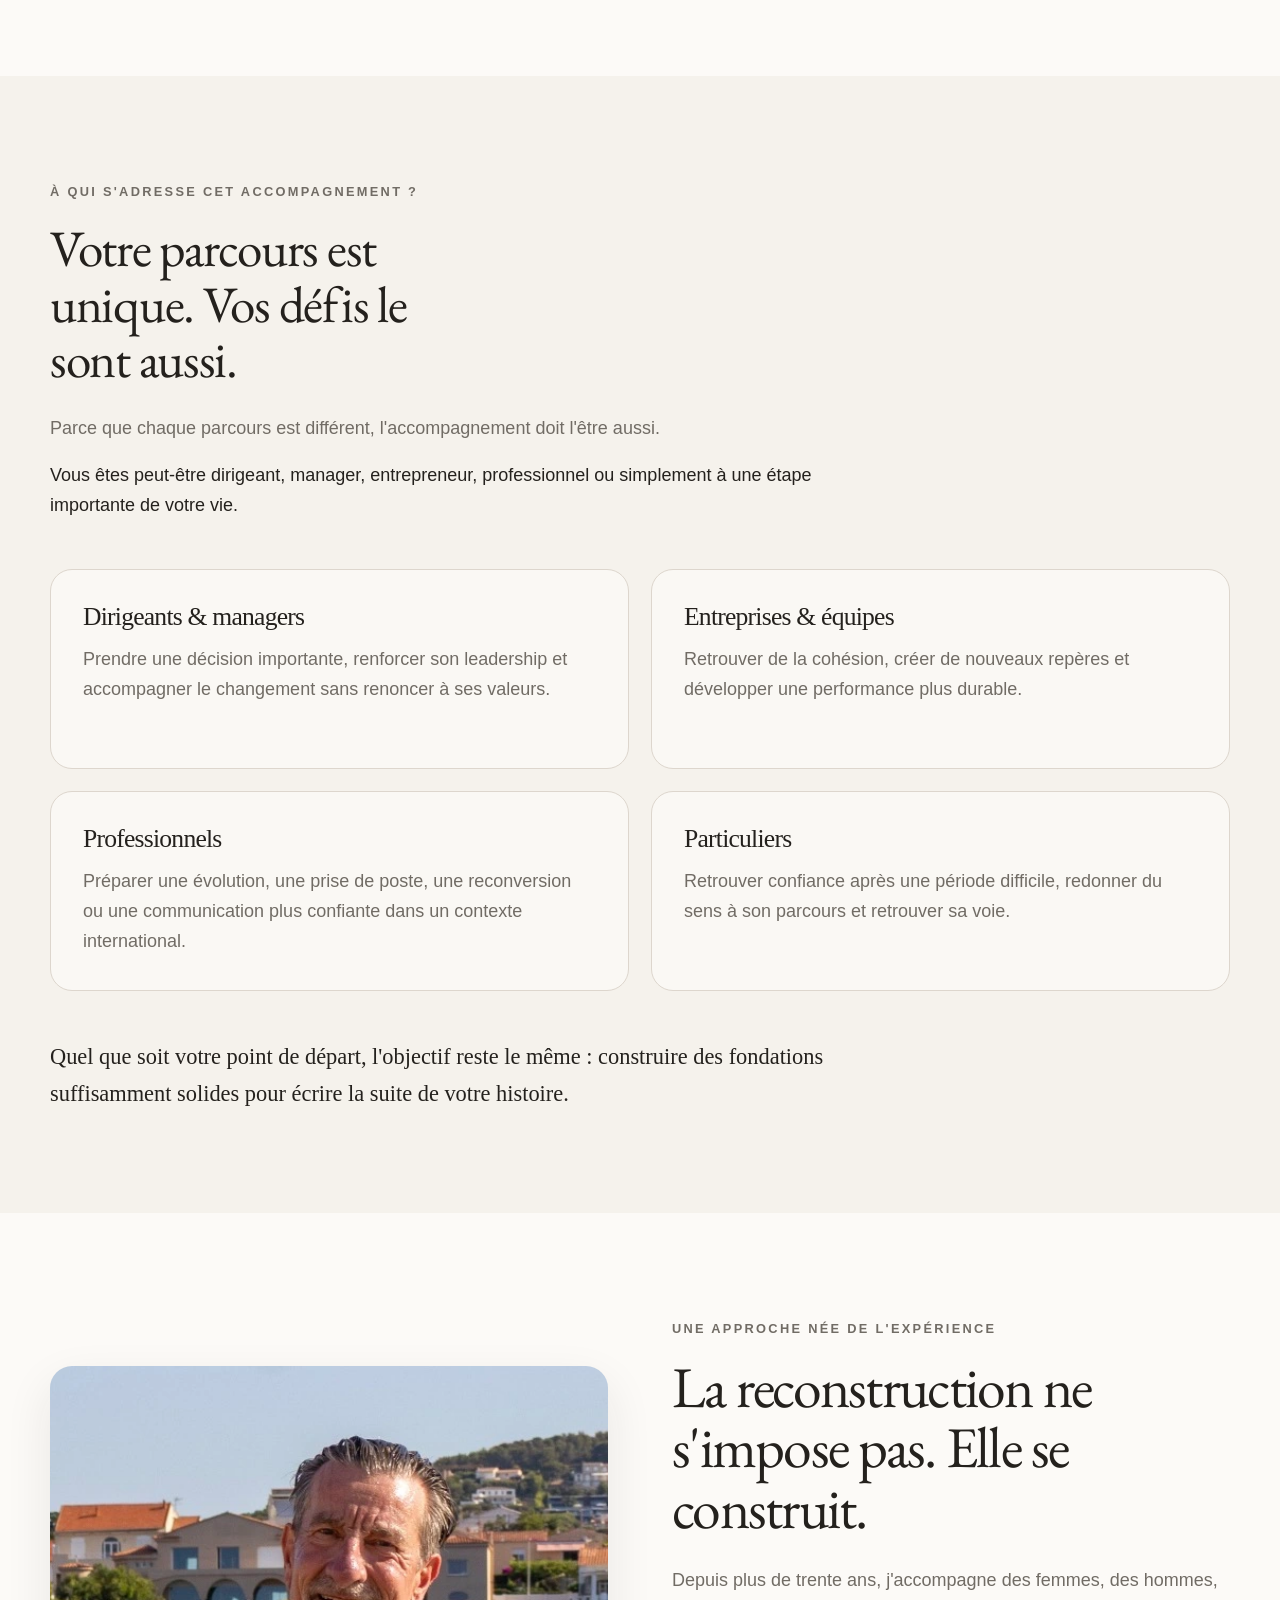
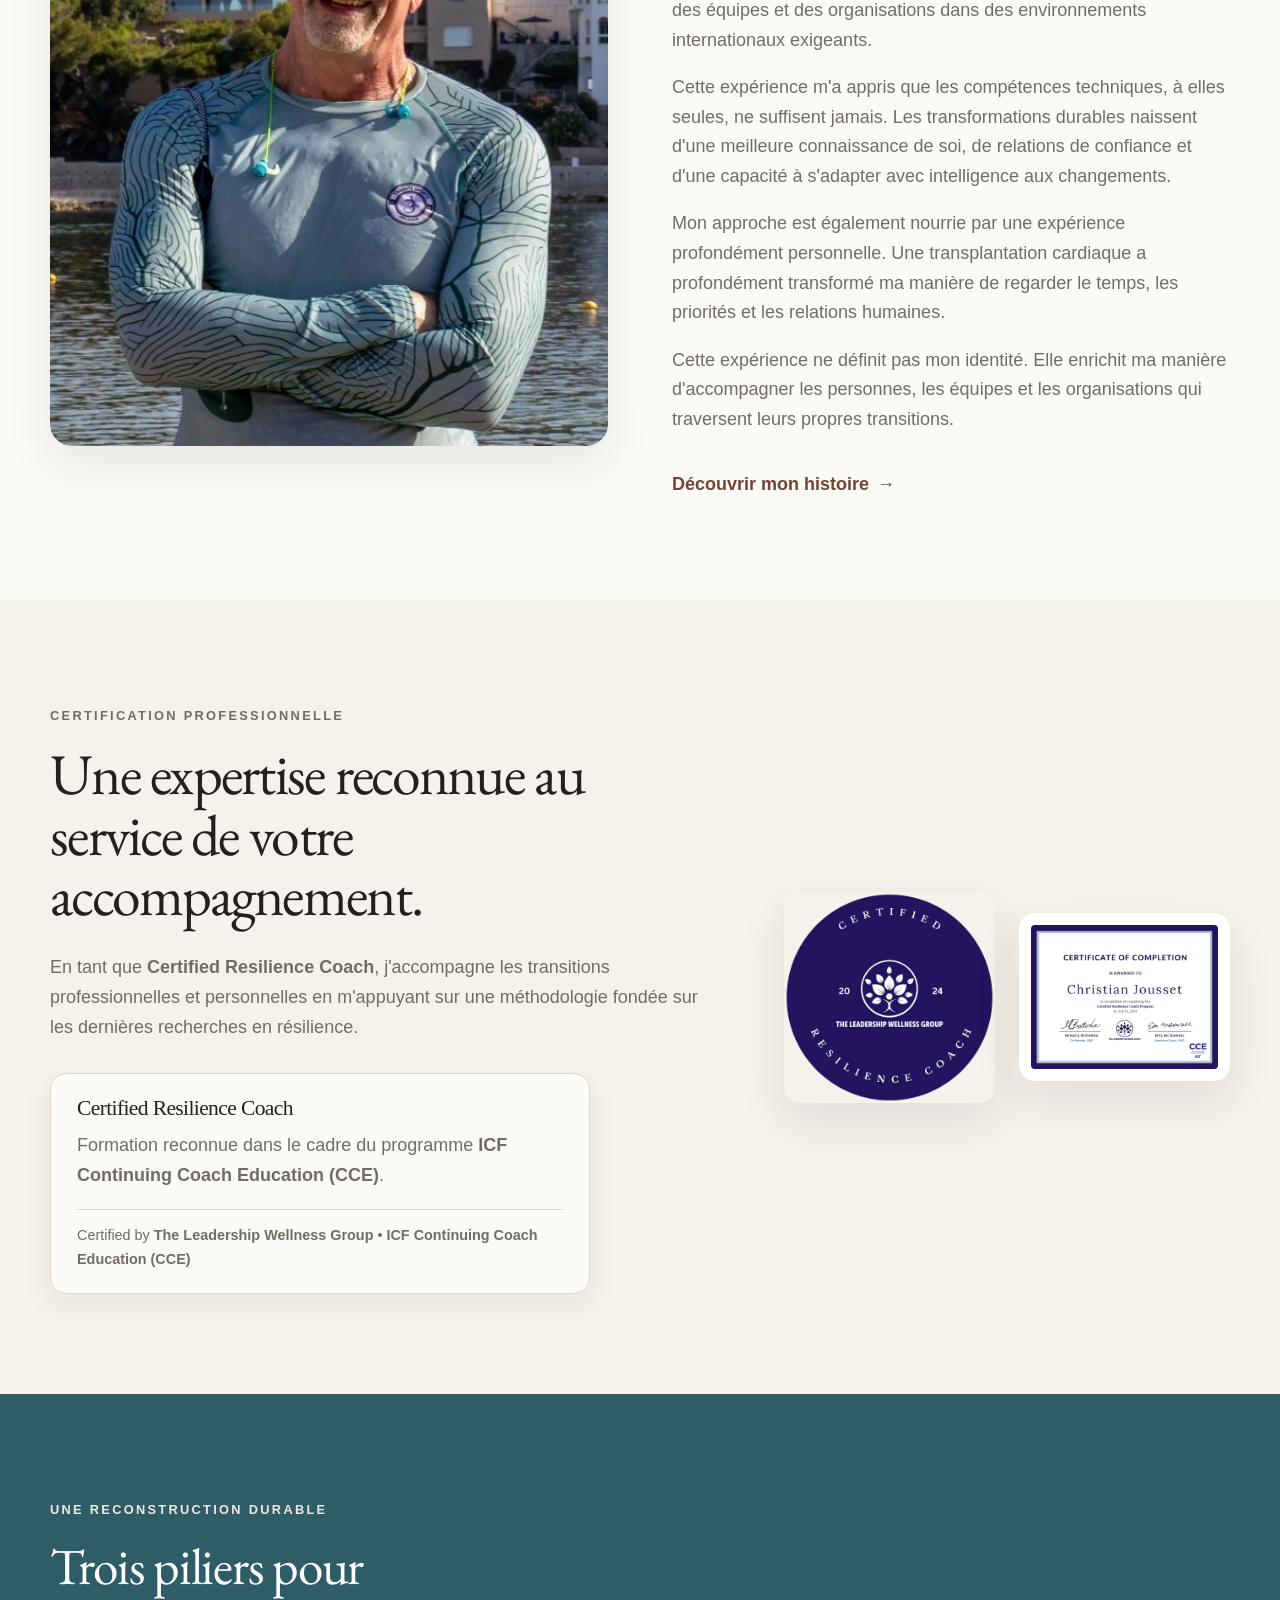
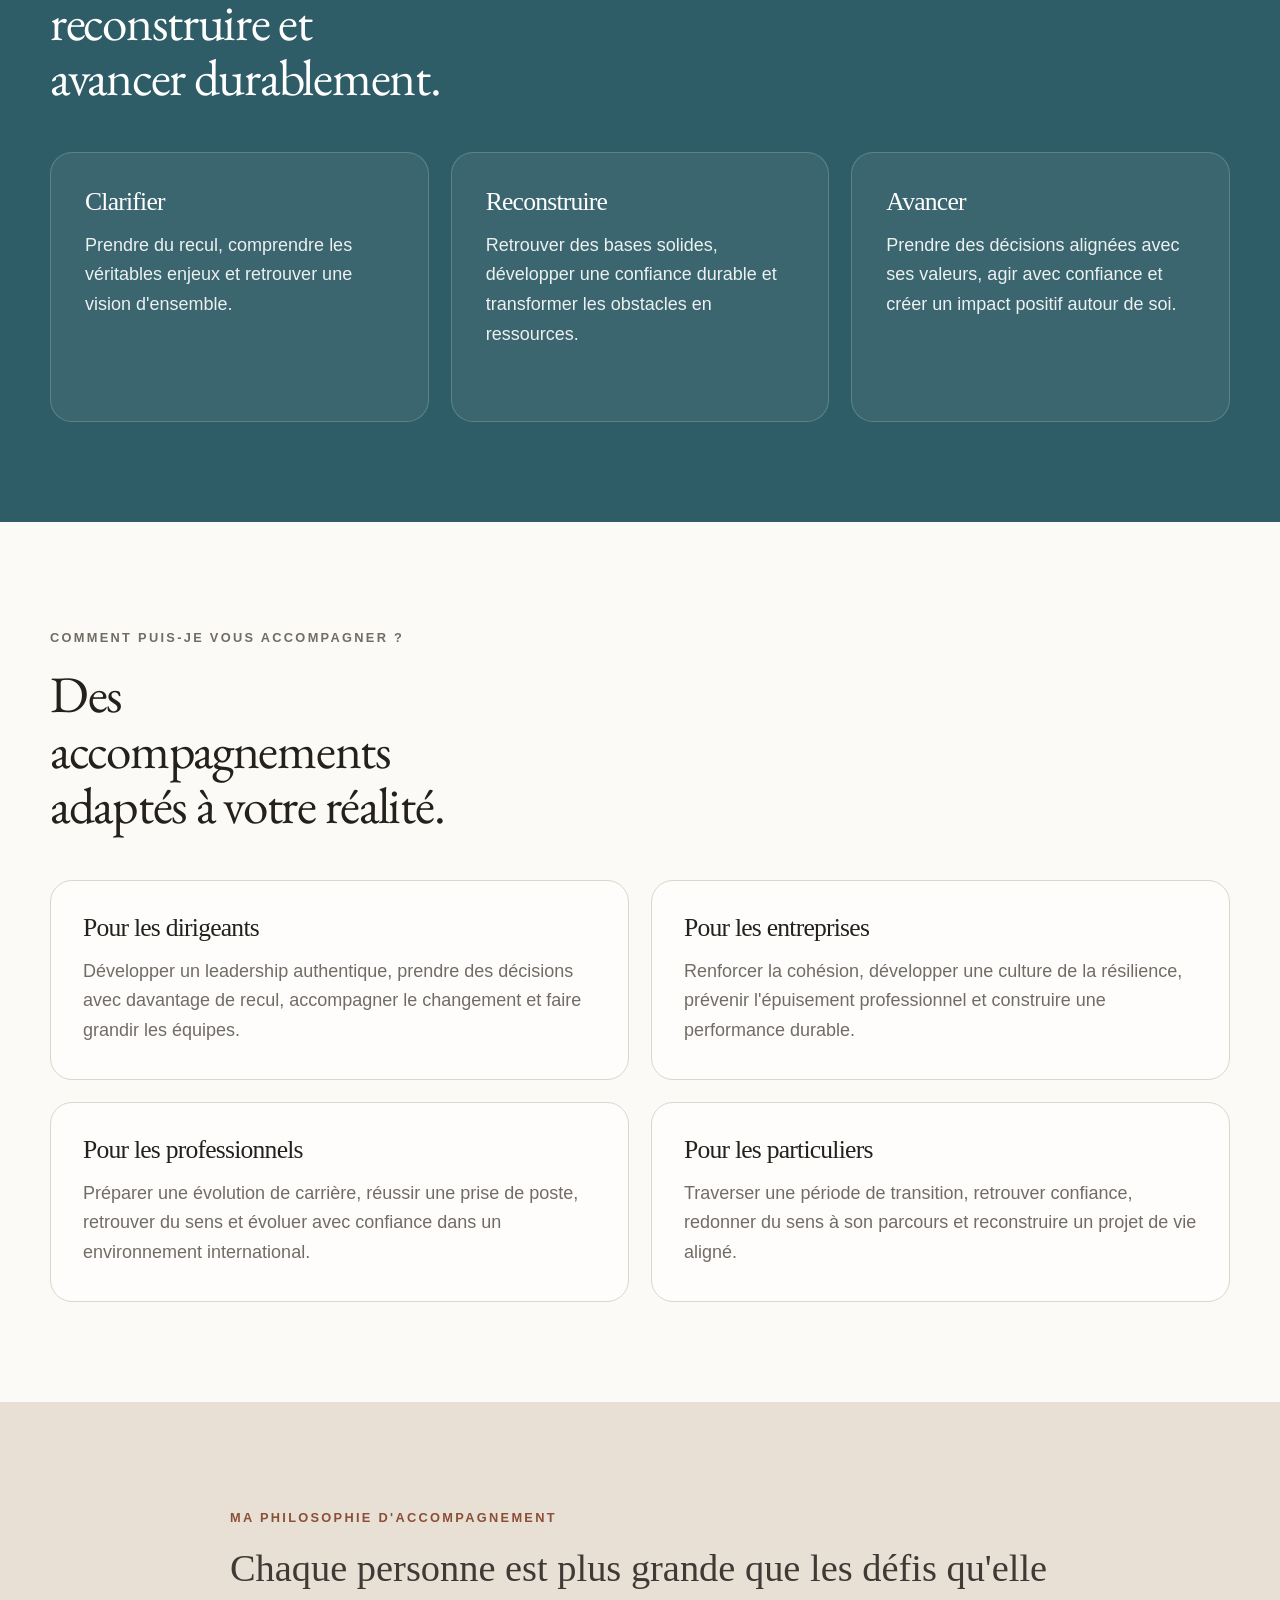
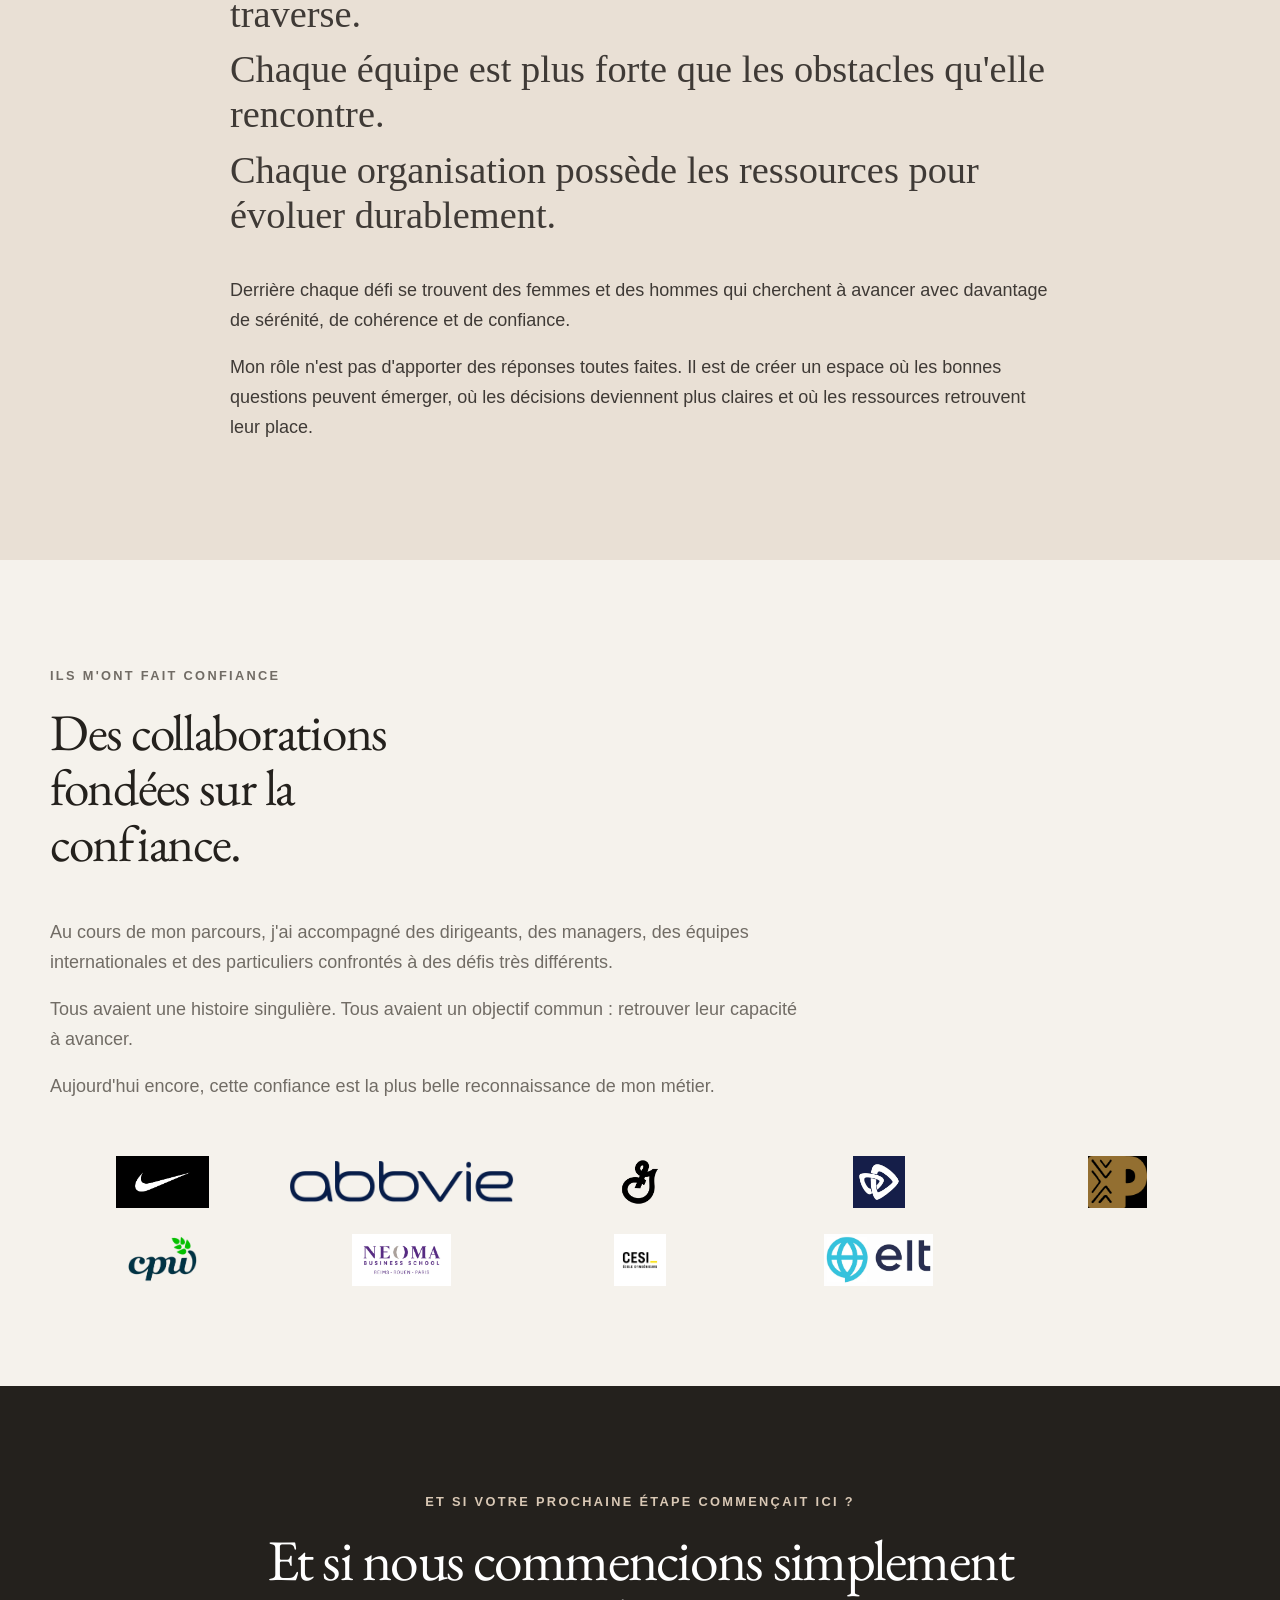
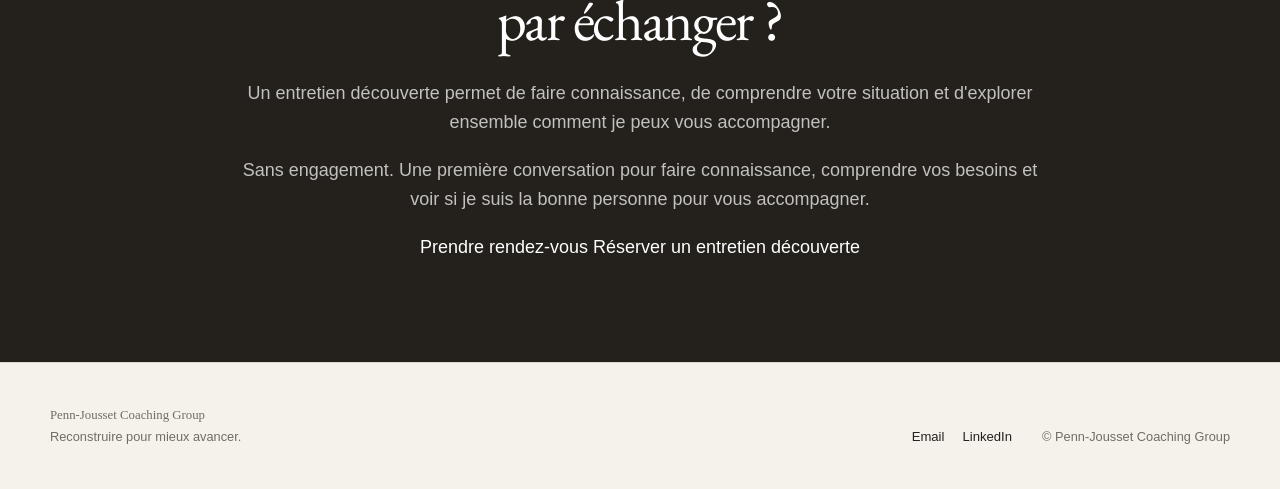
==== commit 4f2d8b10: "Fix French hero booking CTA style" ====
--- a/index.html
+++ b/index.html
@@ -103,8 +103,8 @@
         </p>
 
         <div class="hero-actions">
-          <a class="btn btn-dark" href="https://calendar.app.google/vSTuHDUPXp6bGmy27" target="_blank" rel="noopener noreferrer">Prendre rendez-vous</a>
-          <a class="button button-secondary" href="#experience">Découvrir mon approche</a>
+          <a class="button button-primary" href="https://calendar.app.google/vSTuHDUPXp6bGmy27" target="_blank" rel="noopener noreferrer">Prendre rendez-vous</a>
+         <a class="button button-secondary" href="#experience">Découvrir mon approche</a>
         </div>
       </div>
     </section>
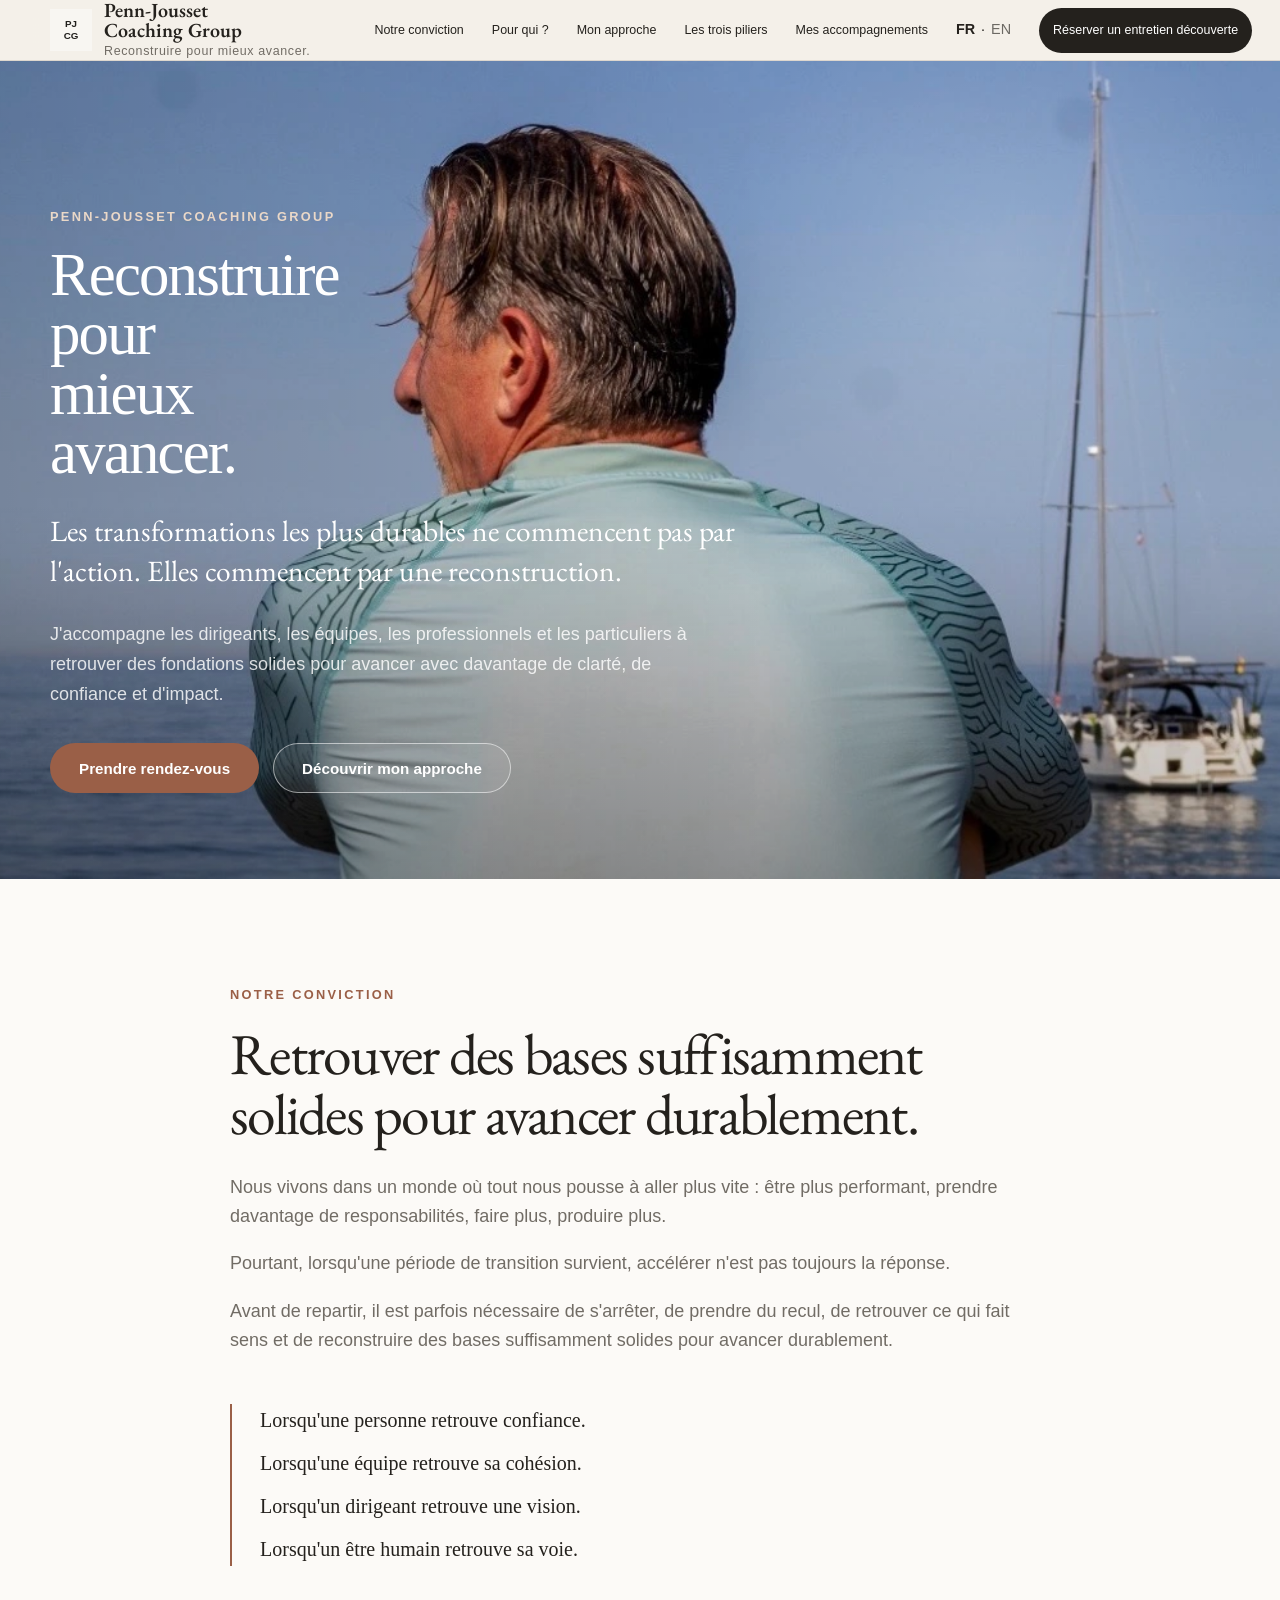
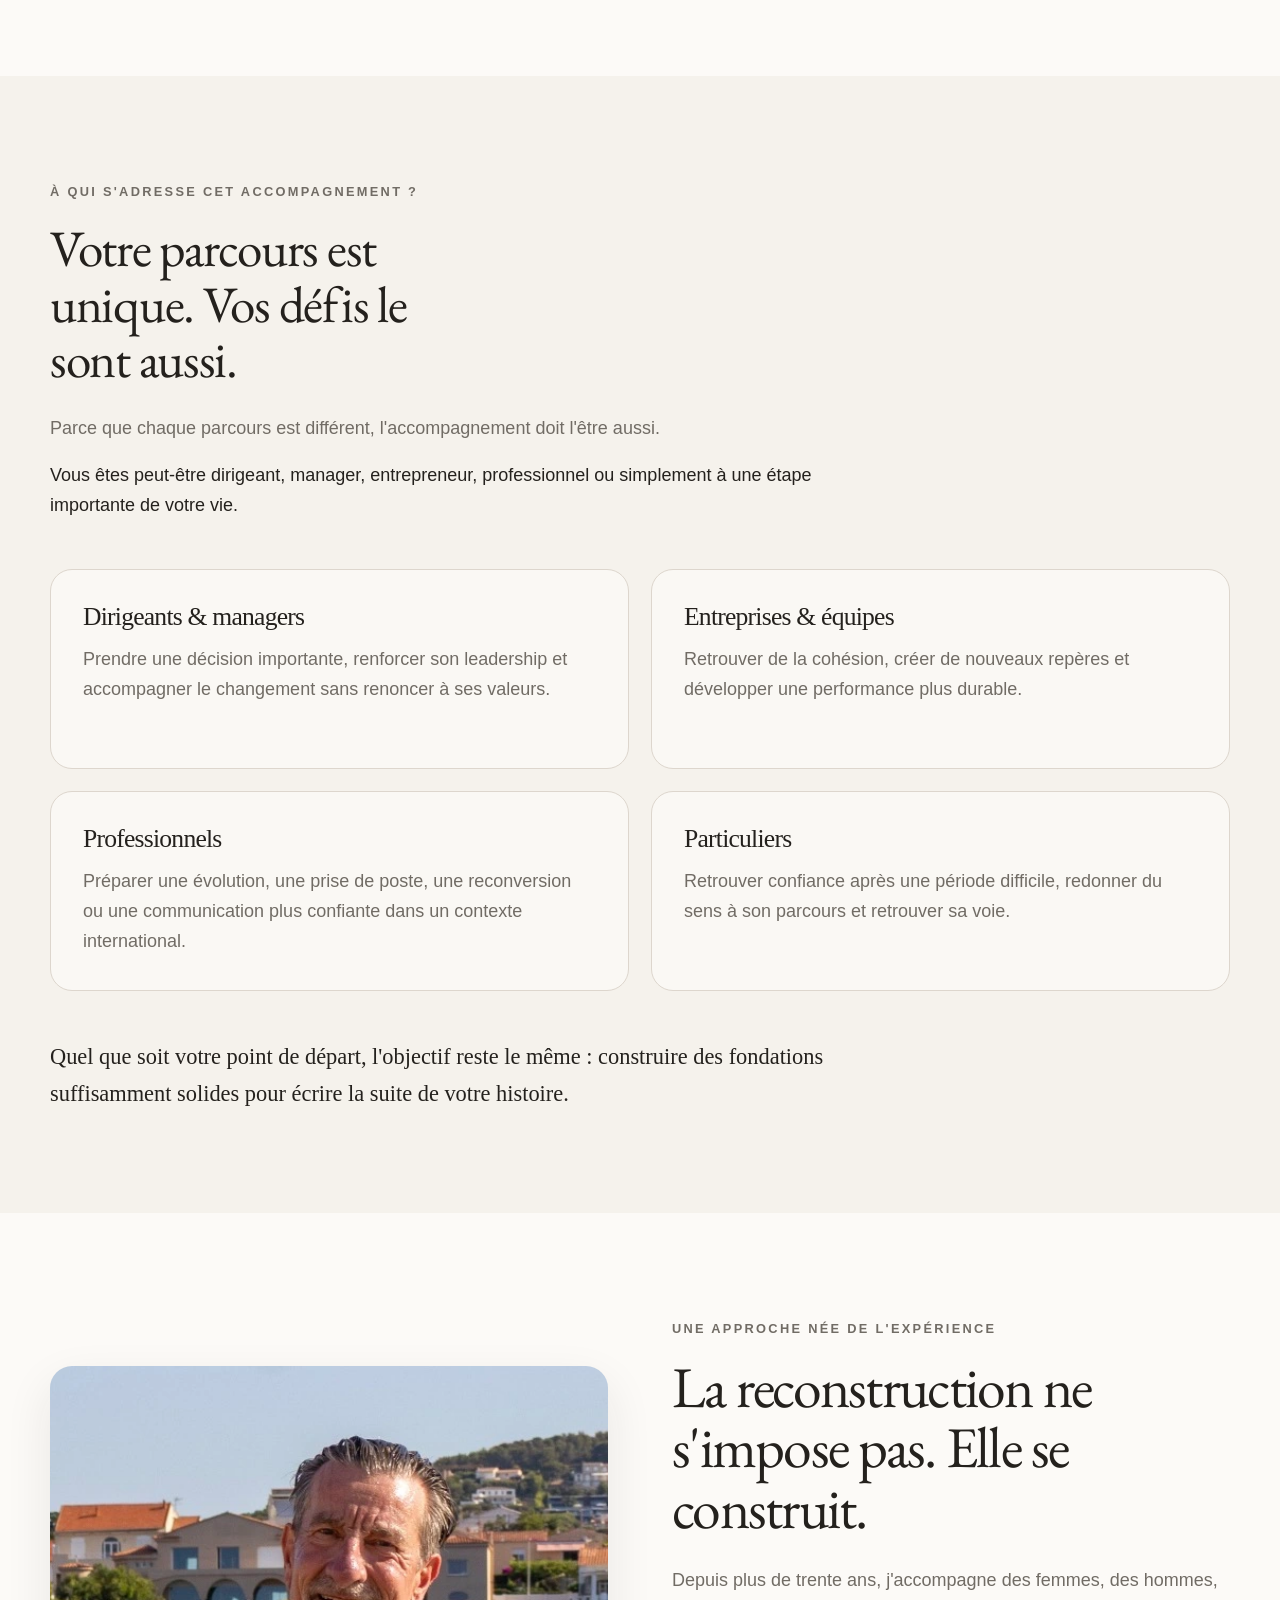
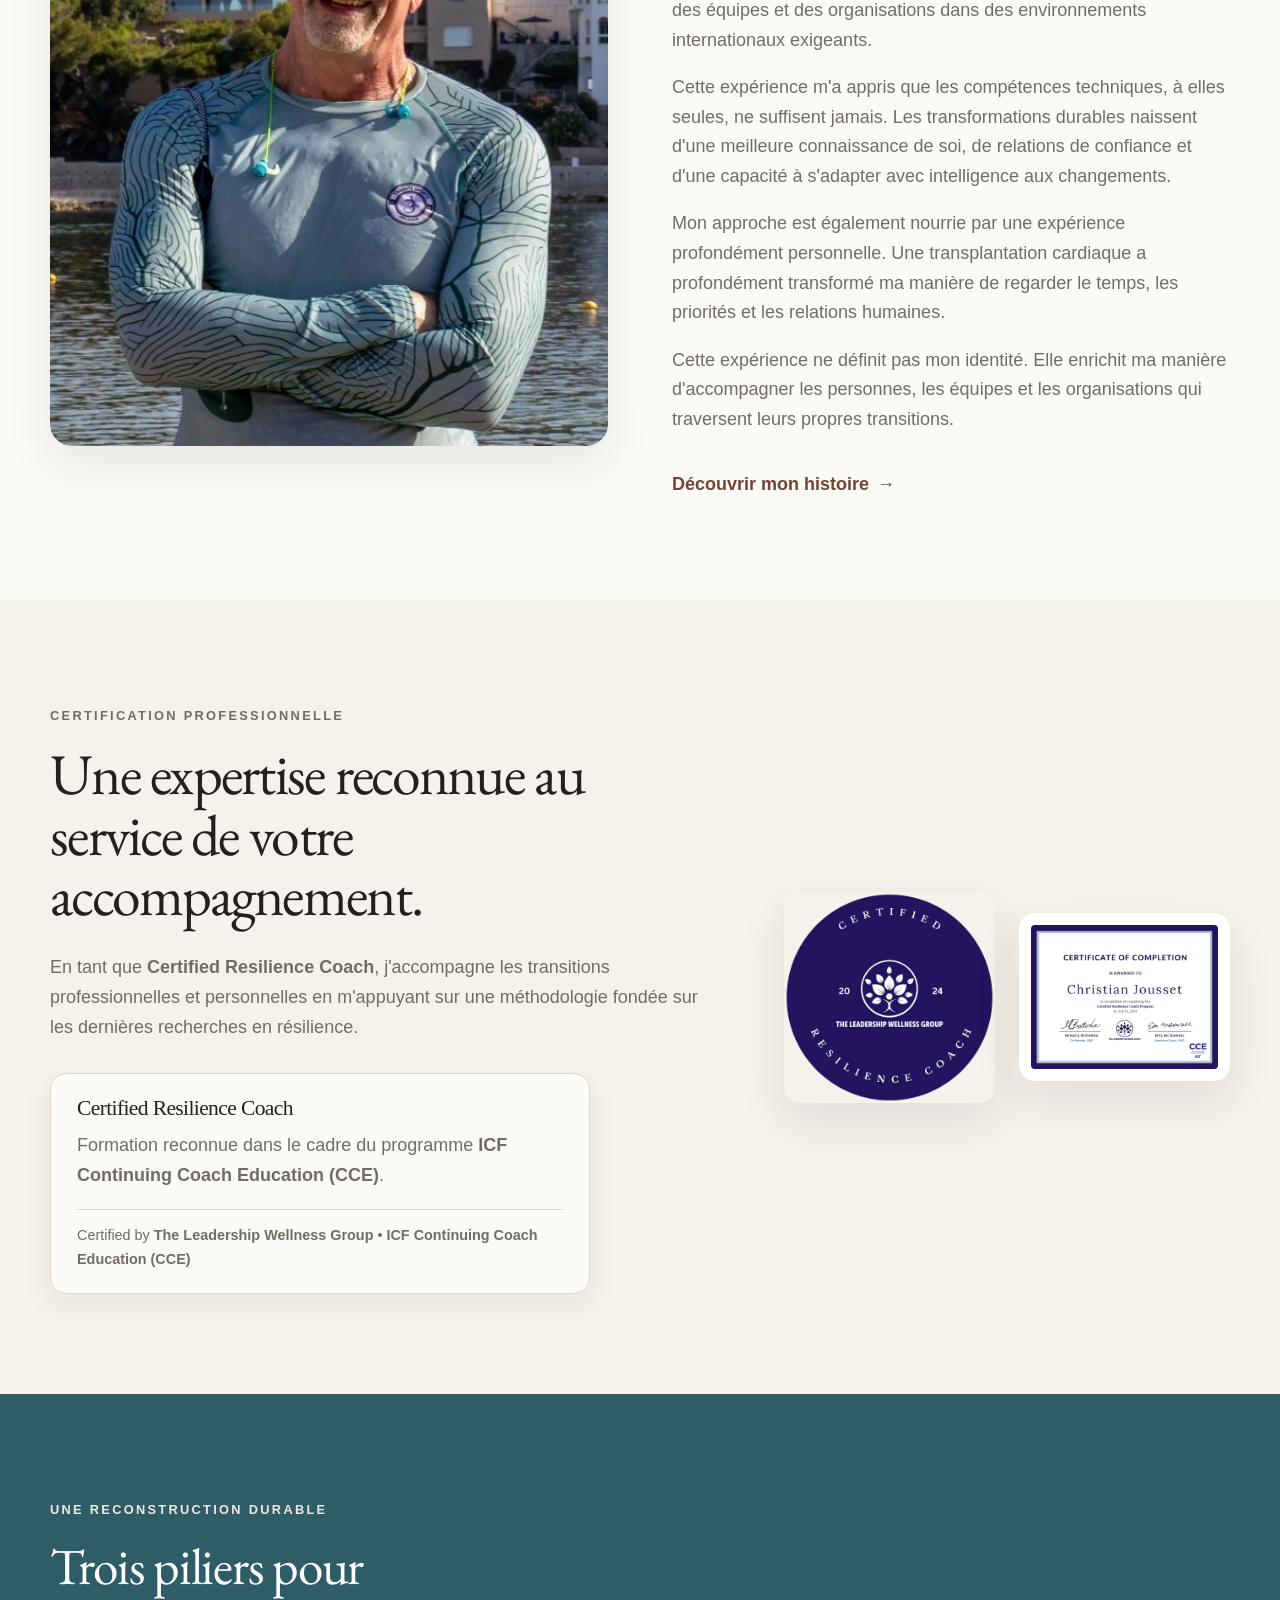
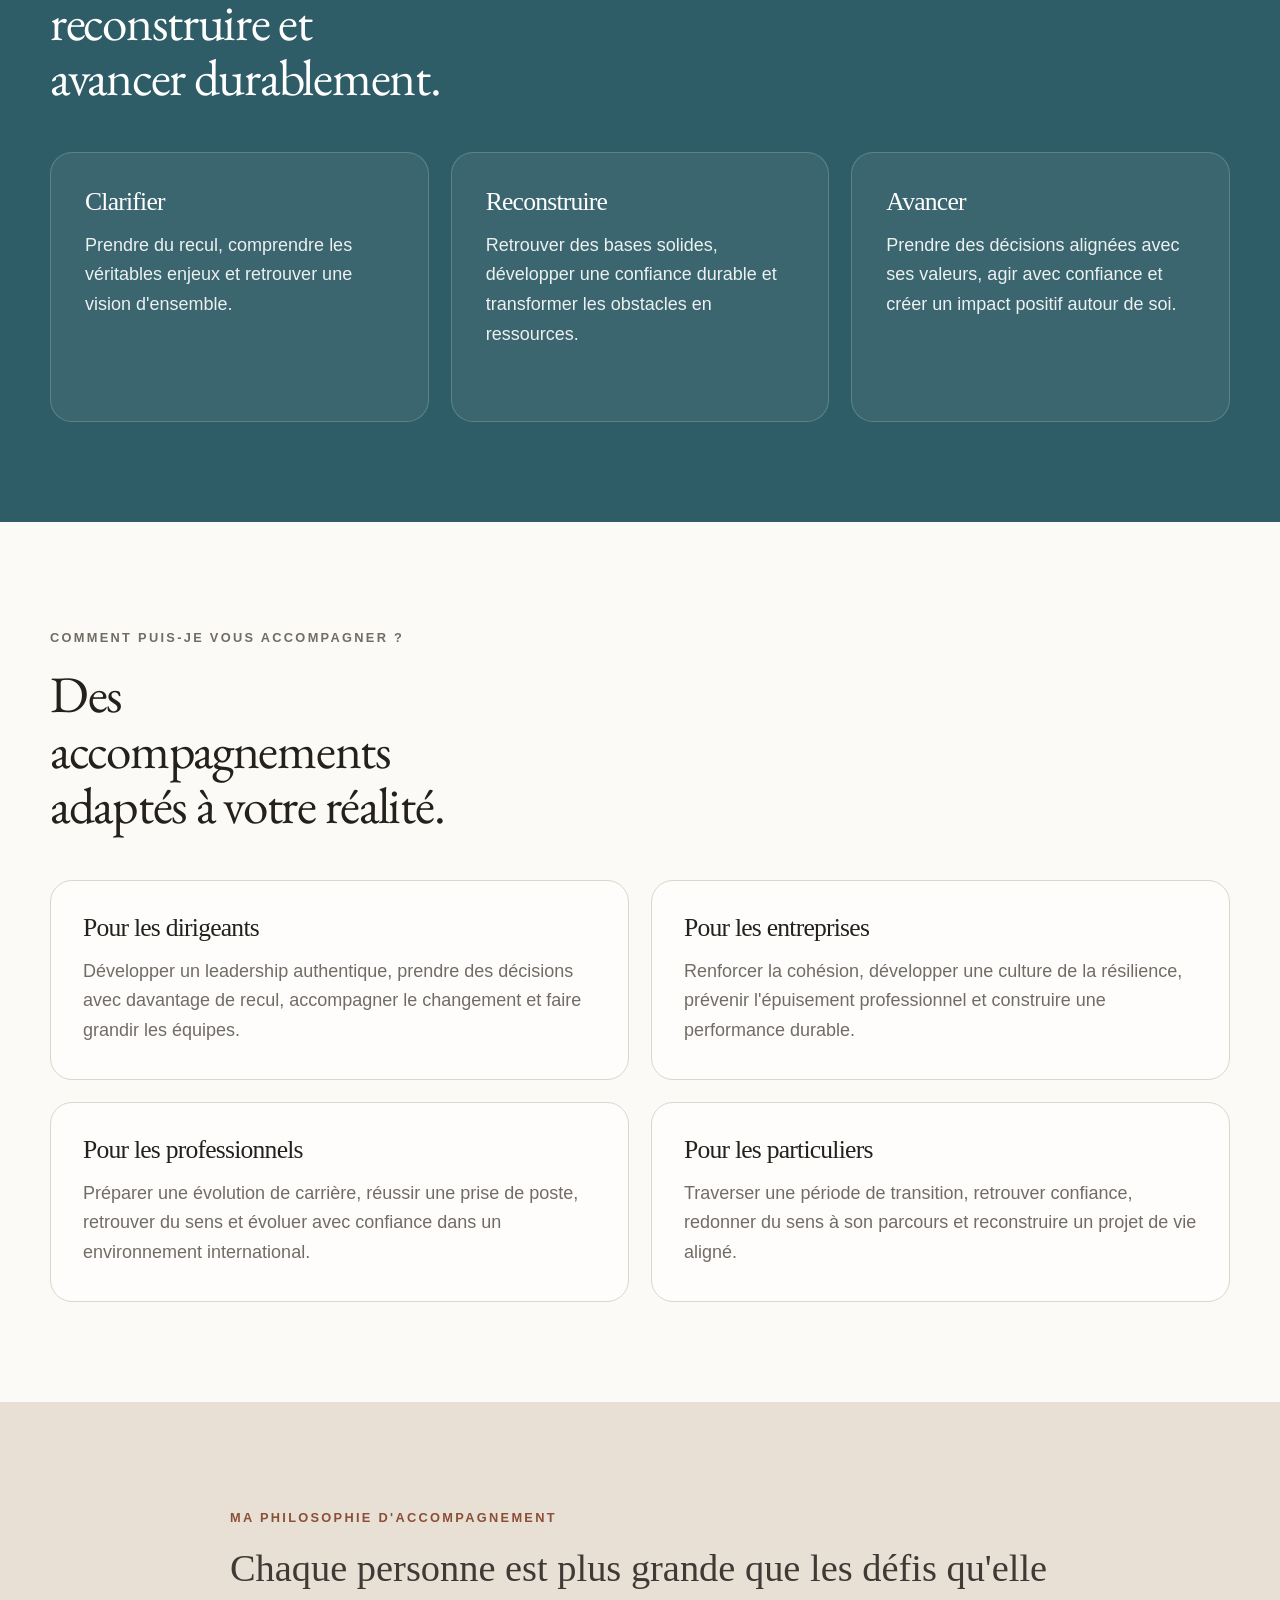
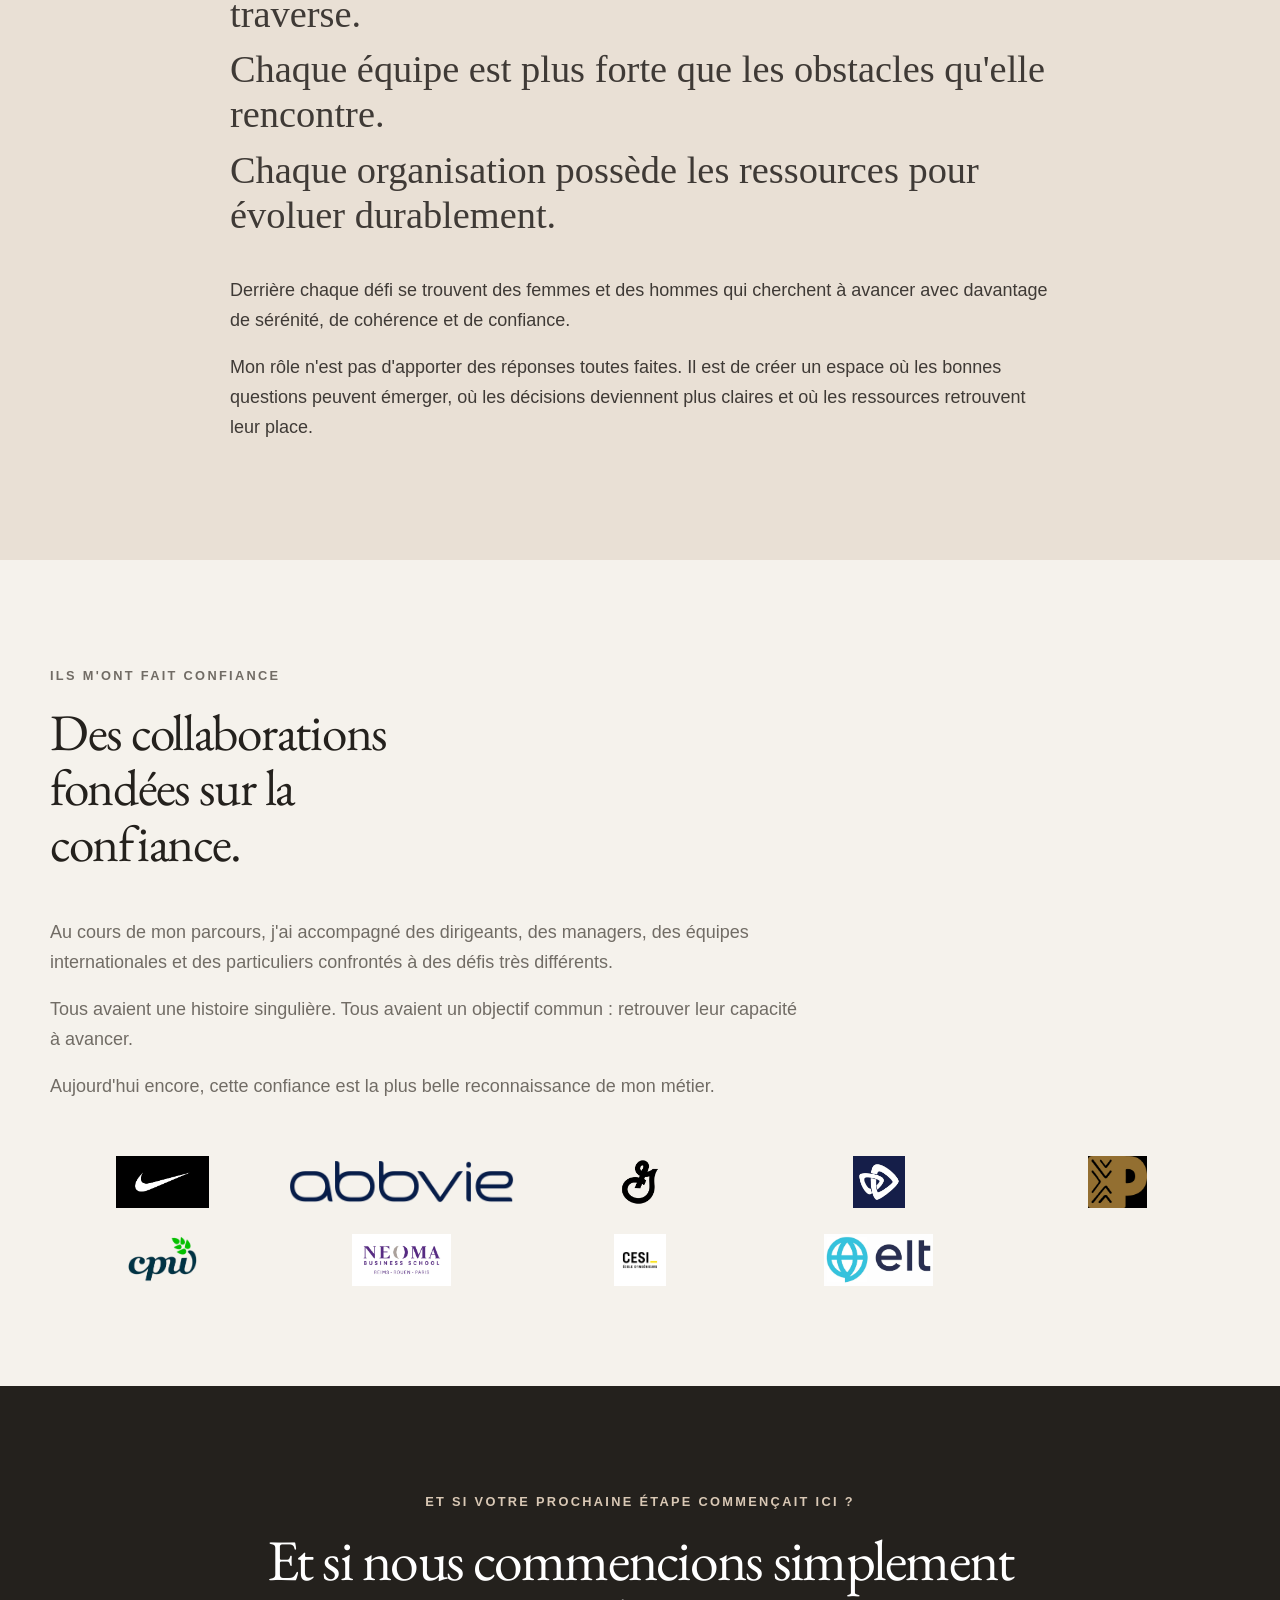
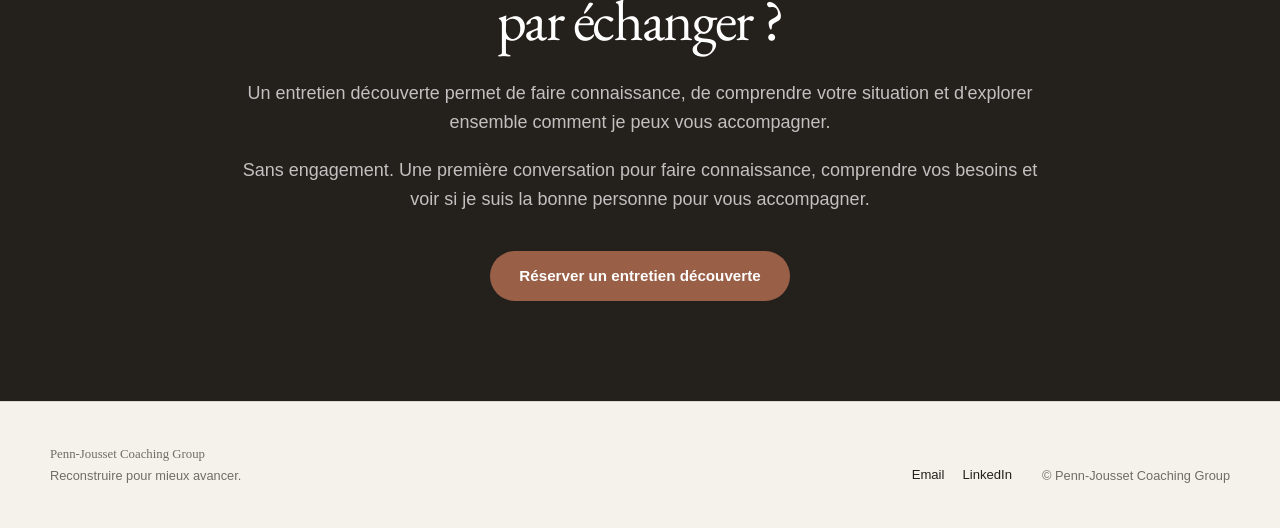
==== commit cb06ff31: "Fix French bottom booking CTA markup" ====
--- a/index.html
+++ b/index.html
@@ -485,9 +485,15 @@
           comprendre vos besoins et voir si je suis la bonne personne pour vous accompagner.
         </p>
 
-        <a class="btn btn-dark" href="https://calendar.app.google/vSTuHDUPXp6bGmy27" target="_blank" rel="noopener noreferrer">Prendre rendez-vous</a>
-          Réserver un entretien découverte
-        </a>
+        <a
+  class="button button-primary"
+  href="https://calendar.app.google/vSTuHDUPXp6bGmy27"
+  target="_blank"
+  rel="noopener noreferrer"
+>
+  Réserver un entretien découverte
+</a>
+
       </div>
     
 
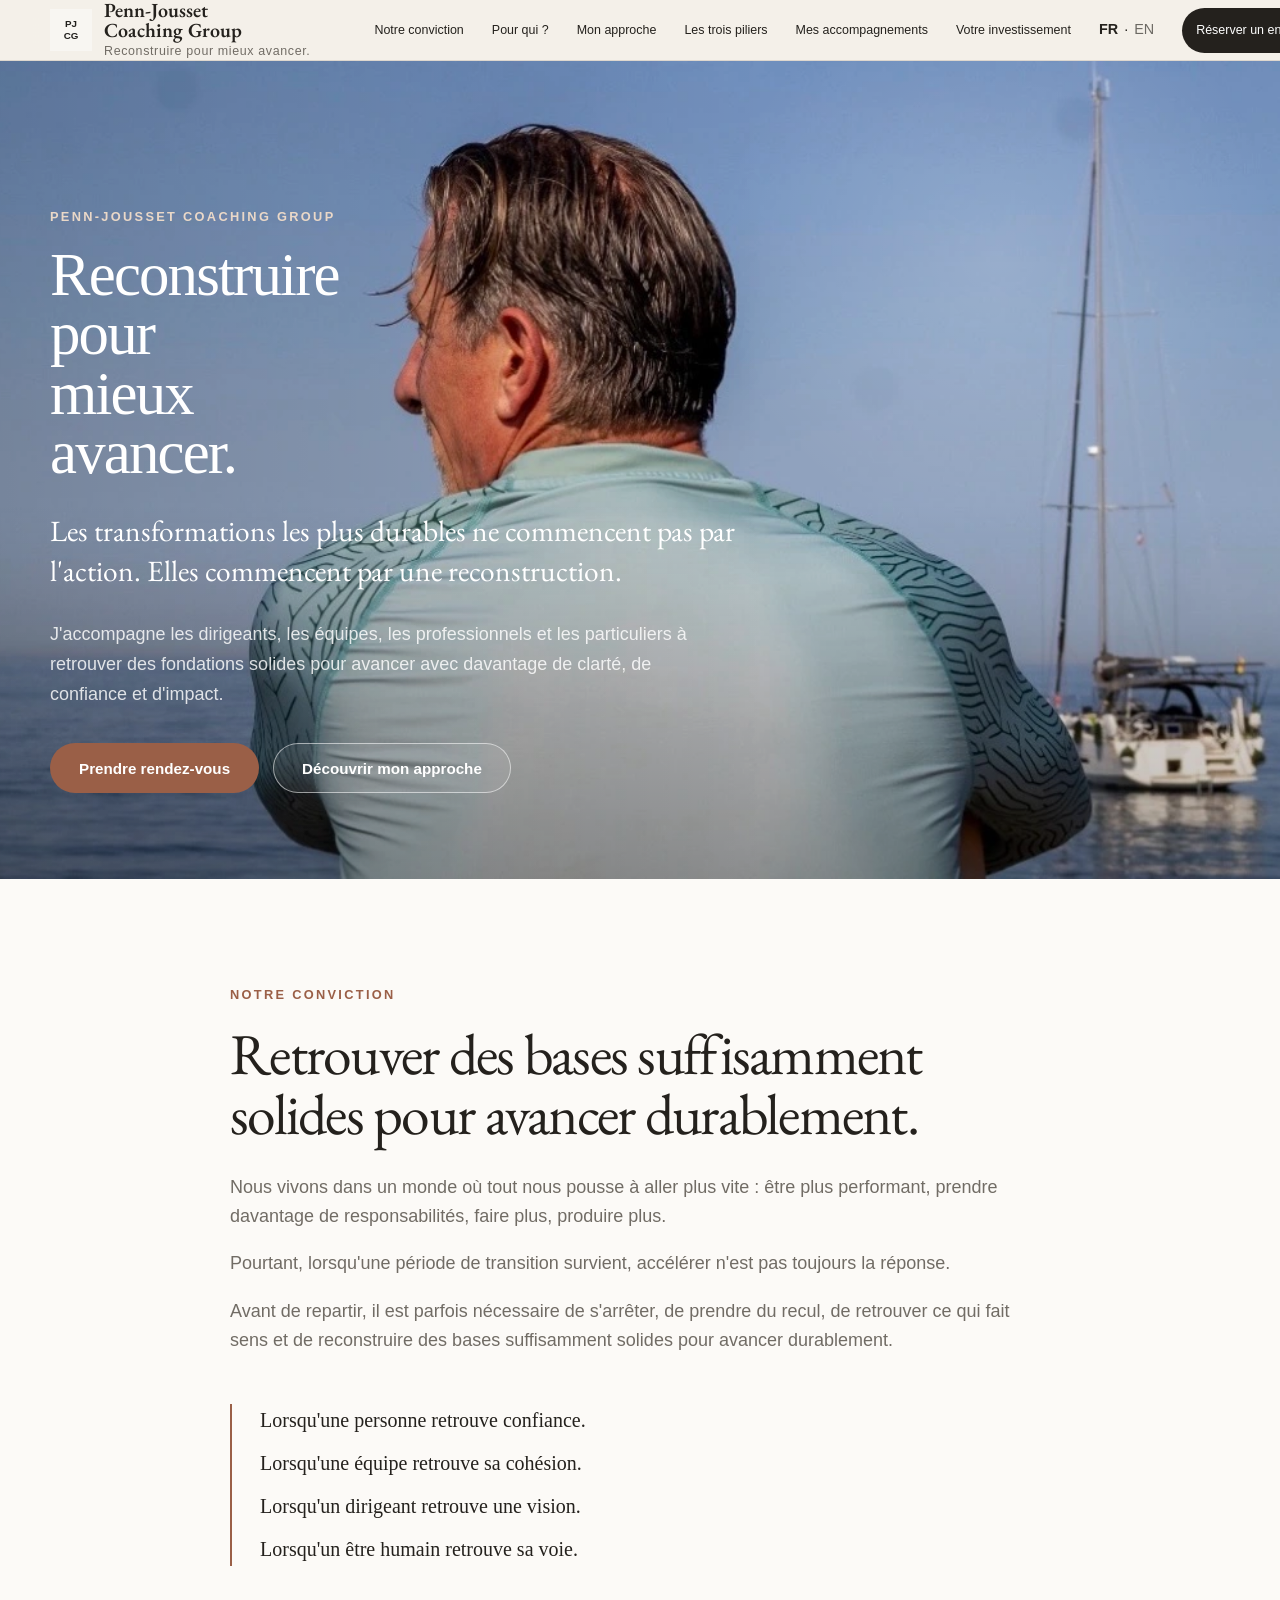
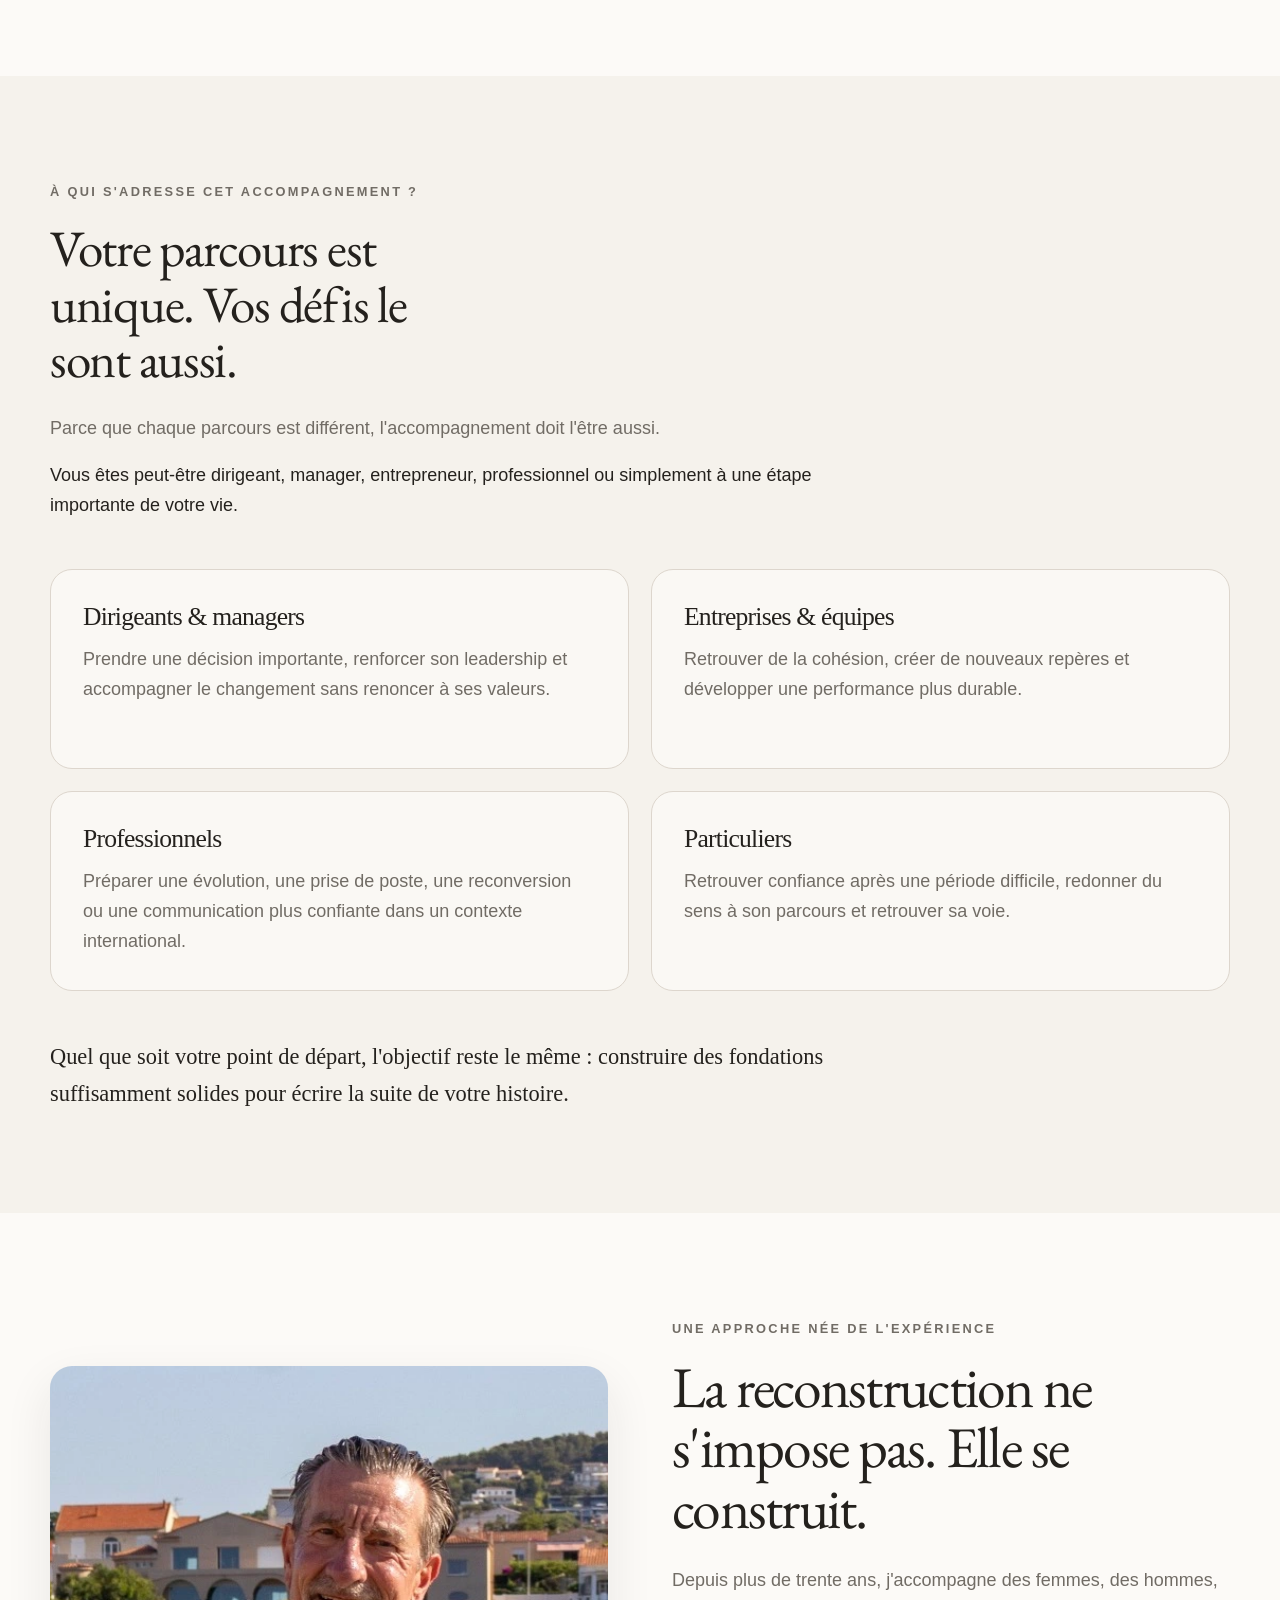
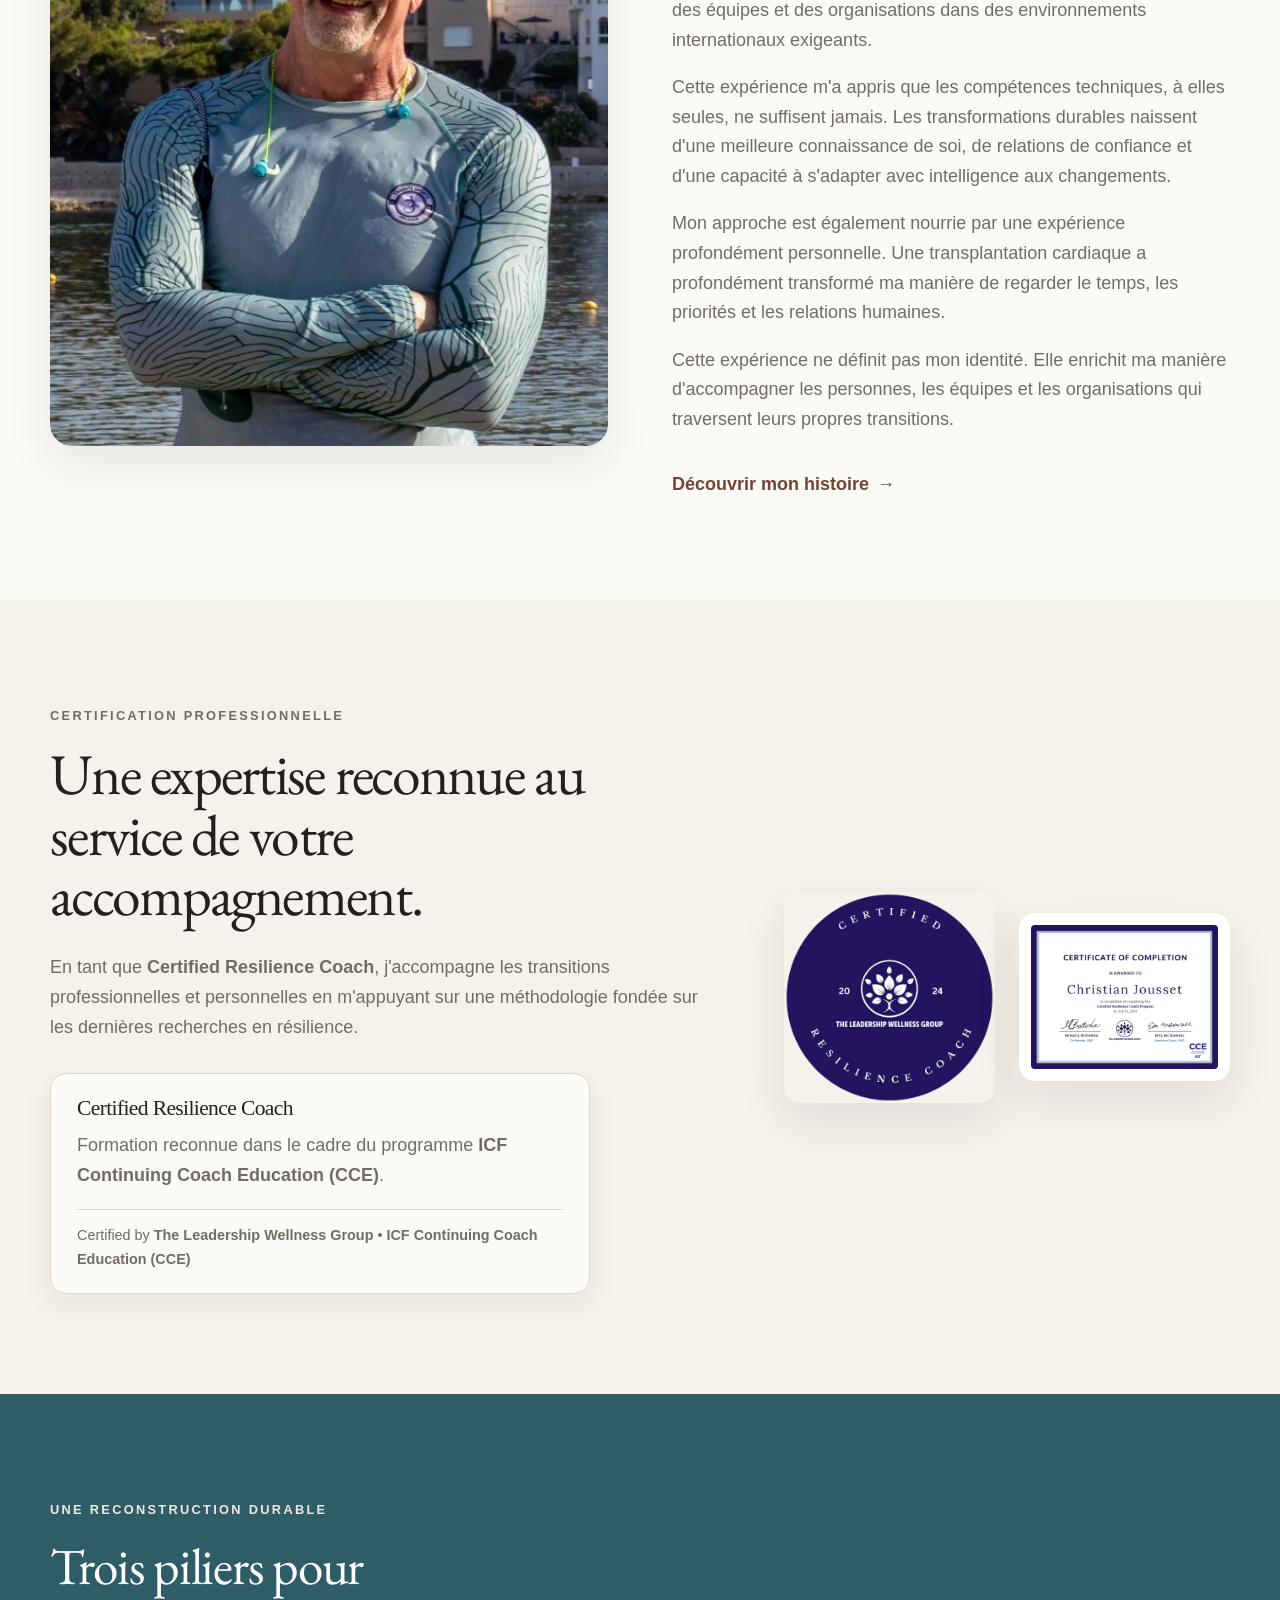
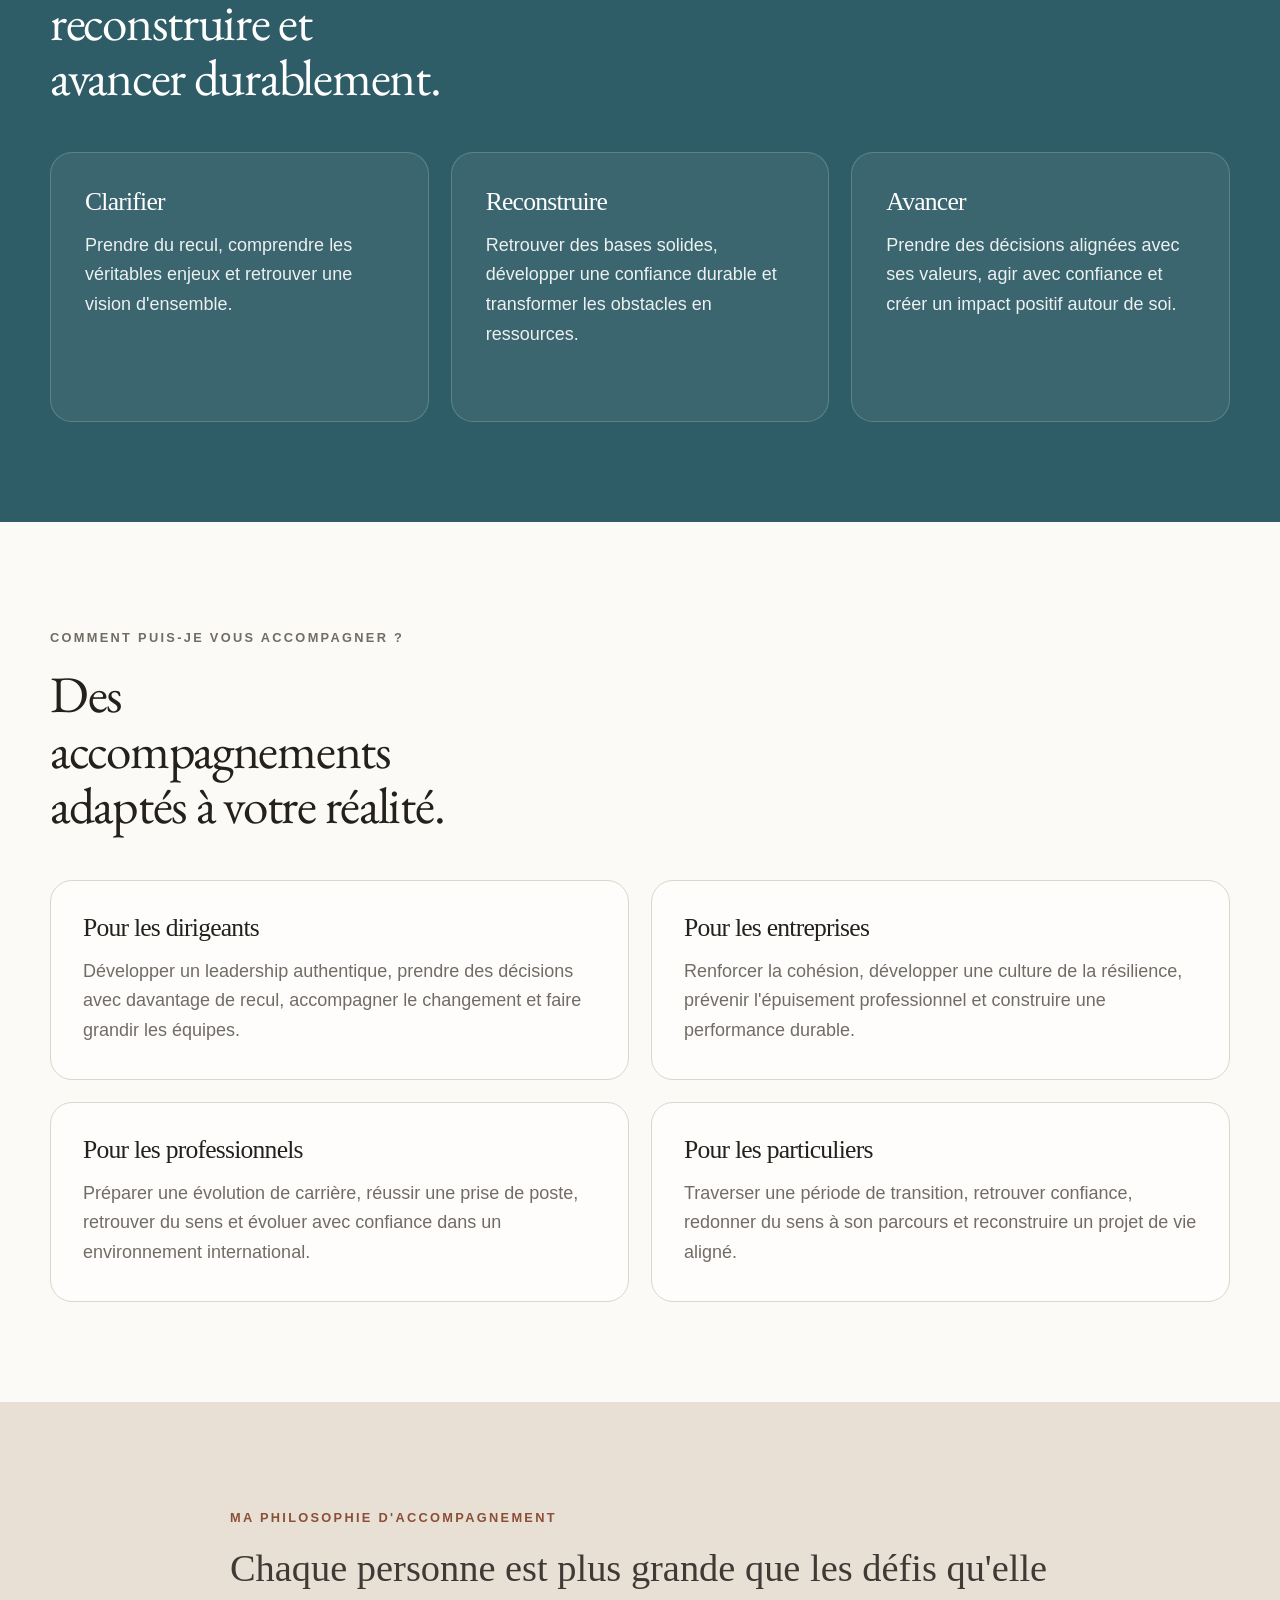
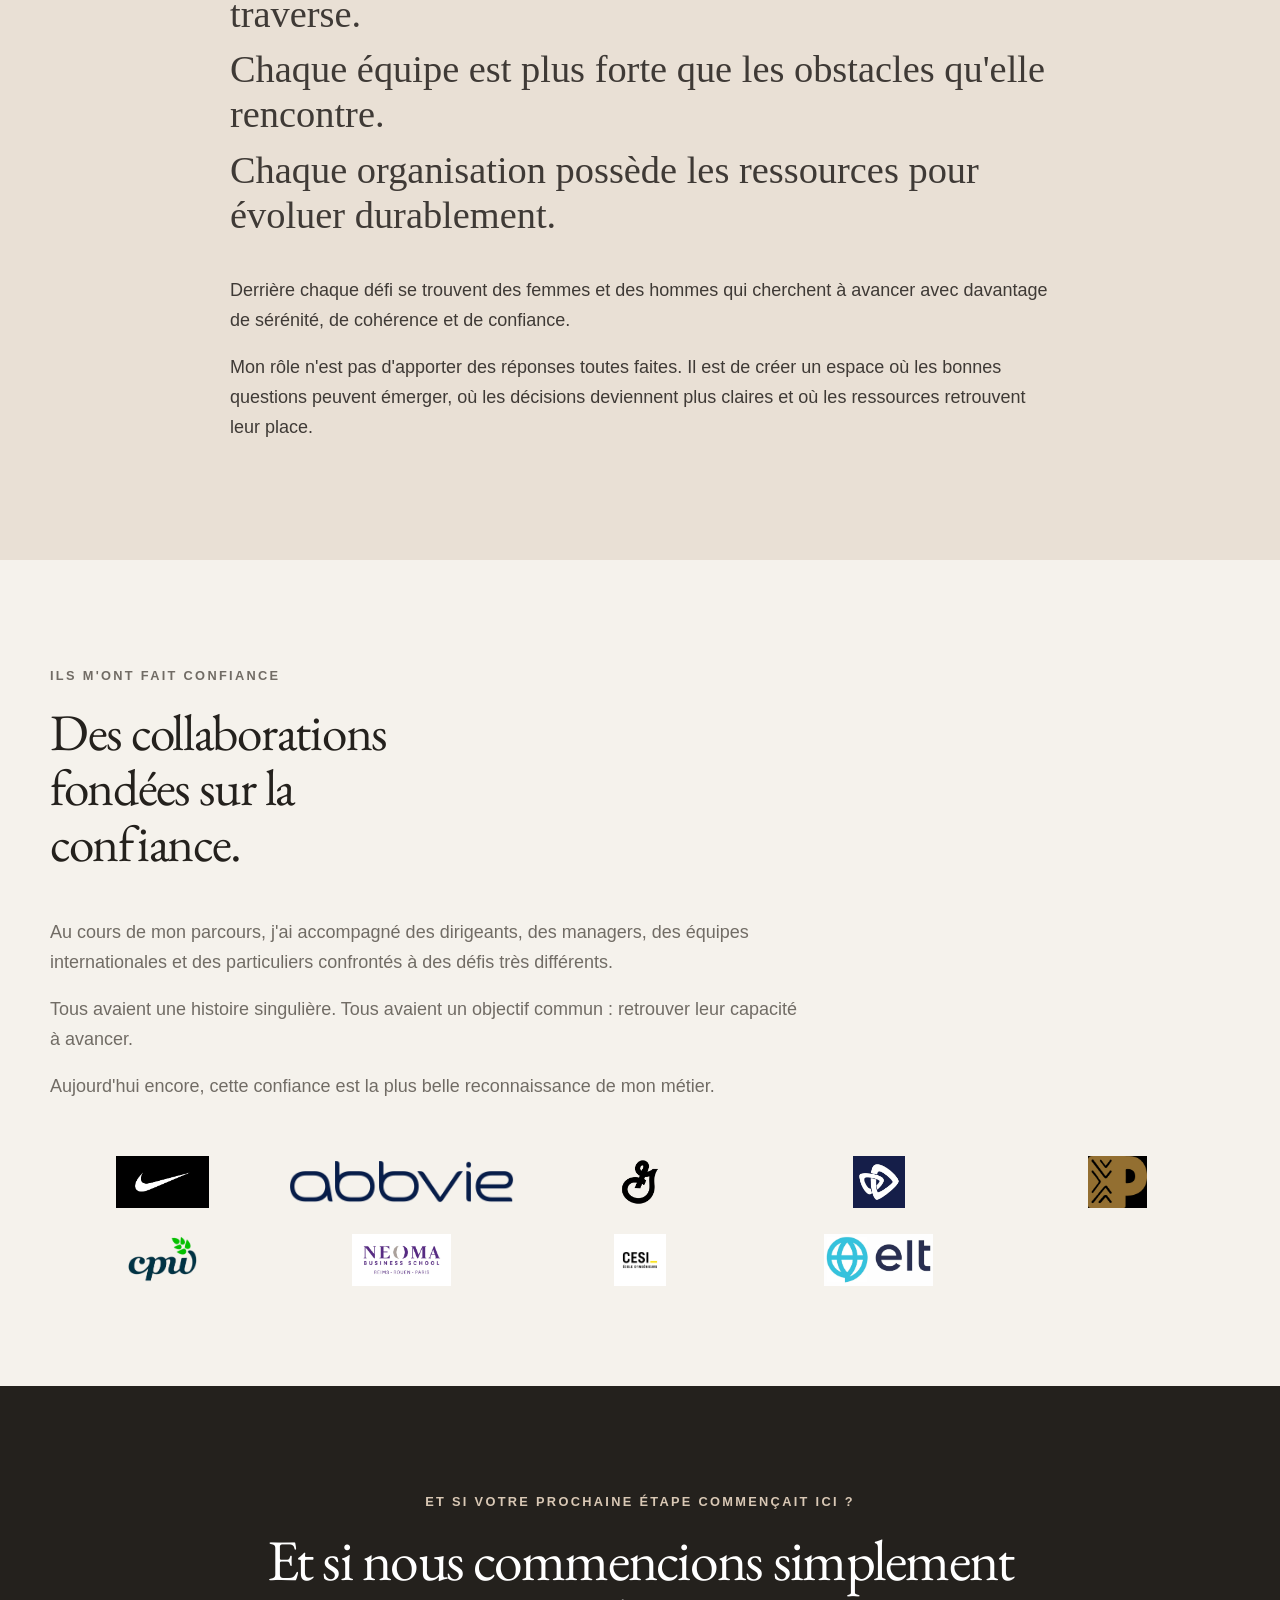
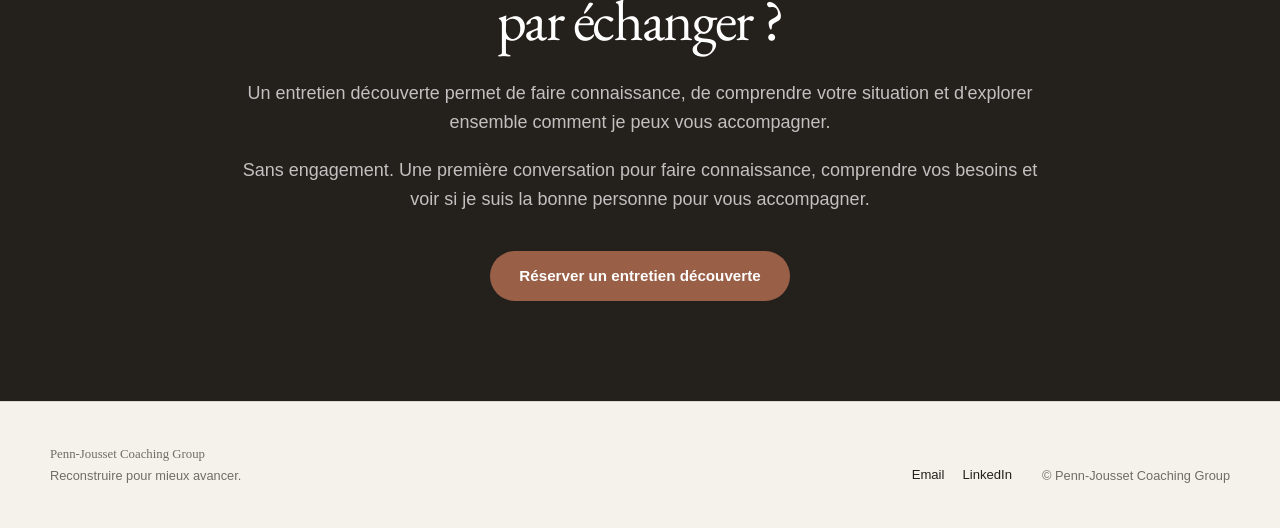
==== commit c03354fe: "Add investment page to French navigation" ====
--- a/index.html
+++ b/index.html
@@ -63,6 +63,7 @@
   <a href="#experience">Mon approche</a>
   <a href="#piliers">Les trois piliers</a>
   <a href="#accompagnements">Mes accompagnements</a>
+<a href="investment.html">Votre investissement</a>
 
   <div class="language-switcher">
   <span class="active-language" aria-current="page">FR</span>
